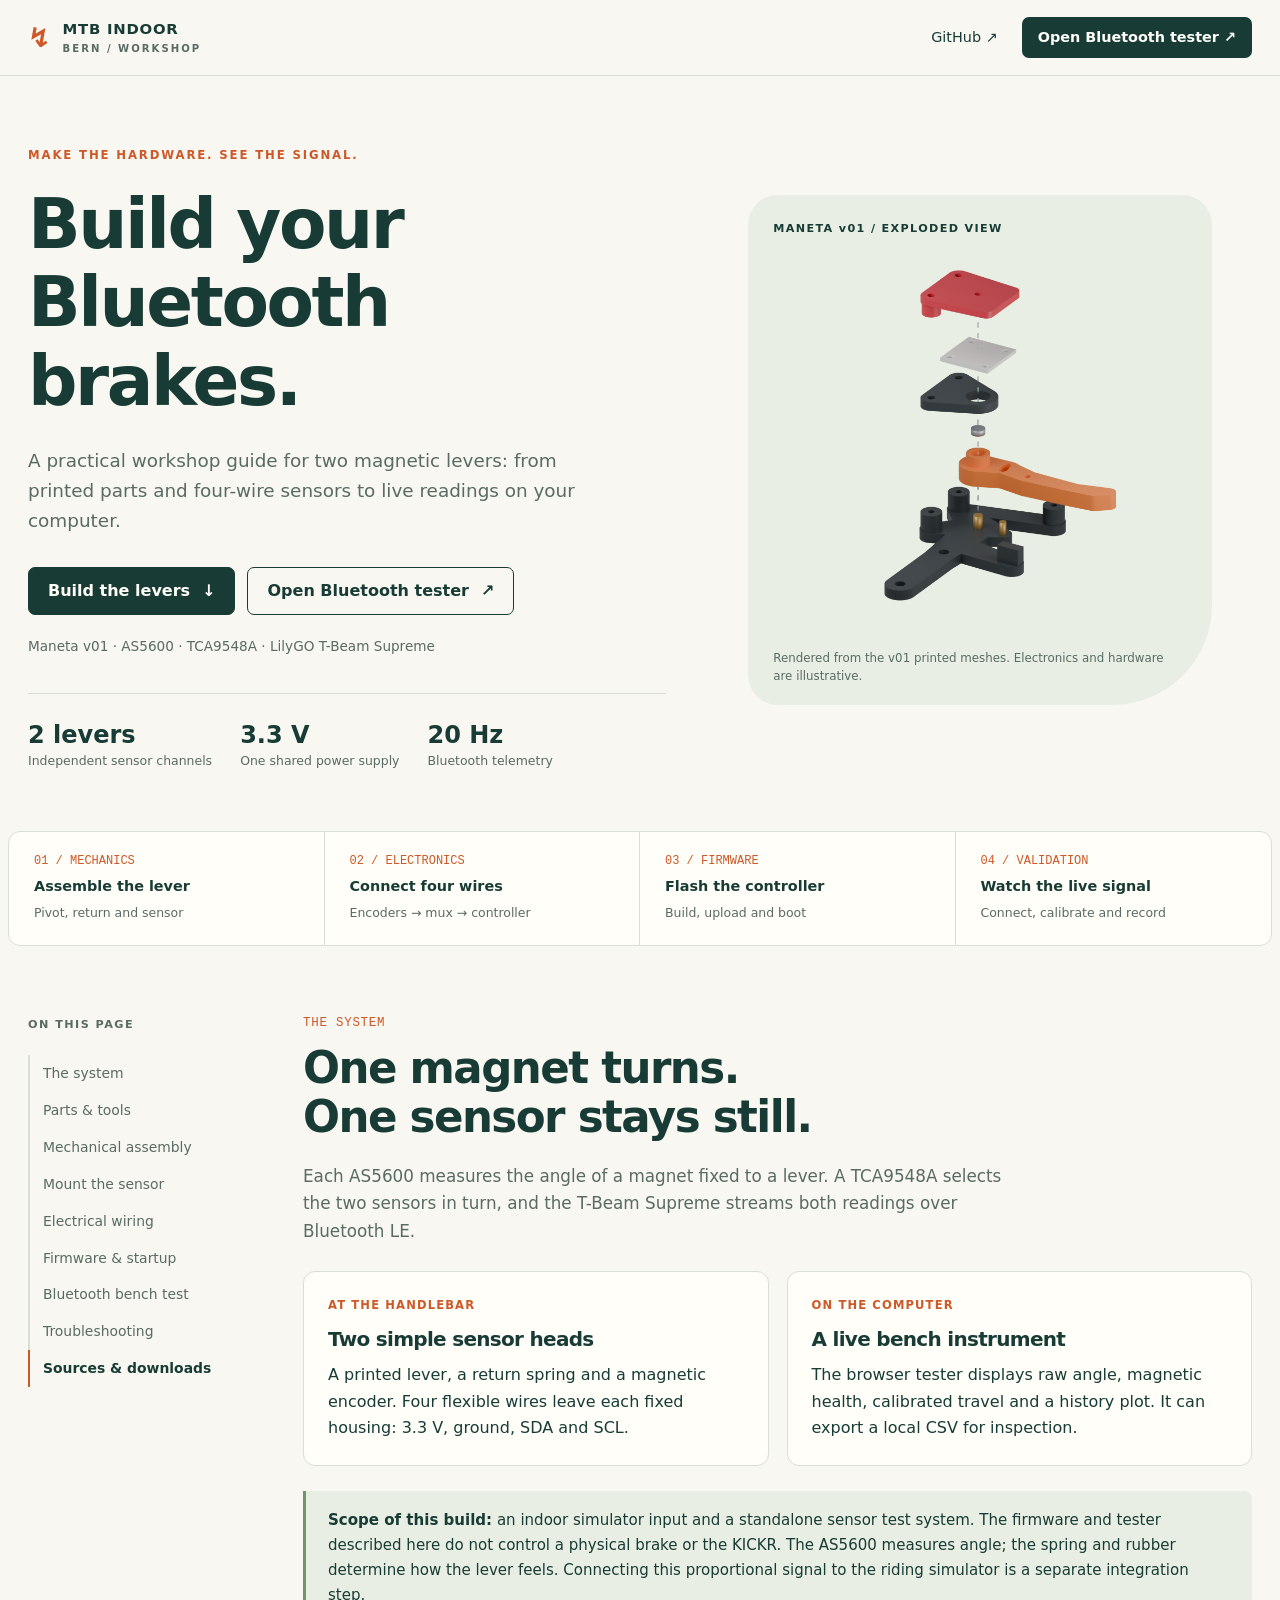
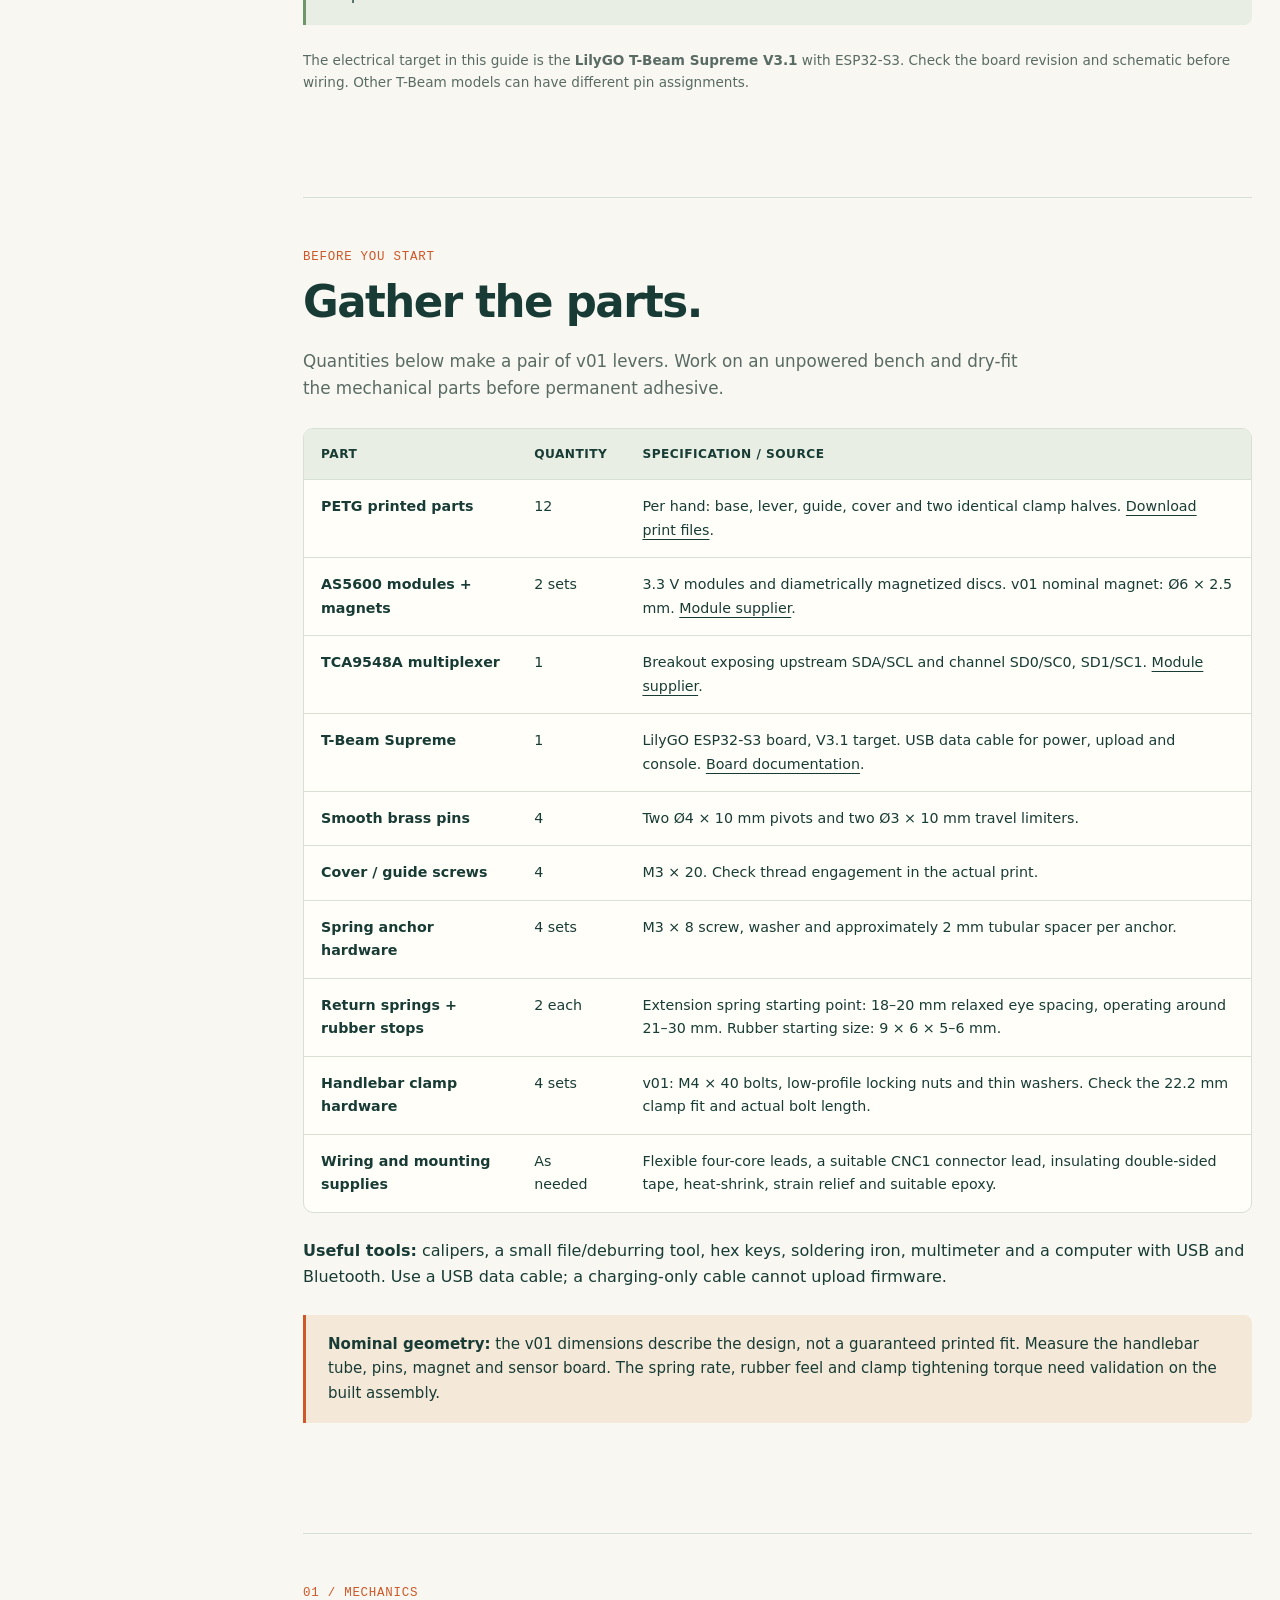
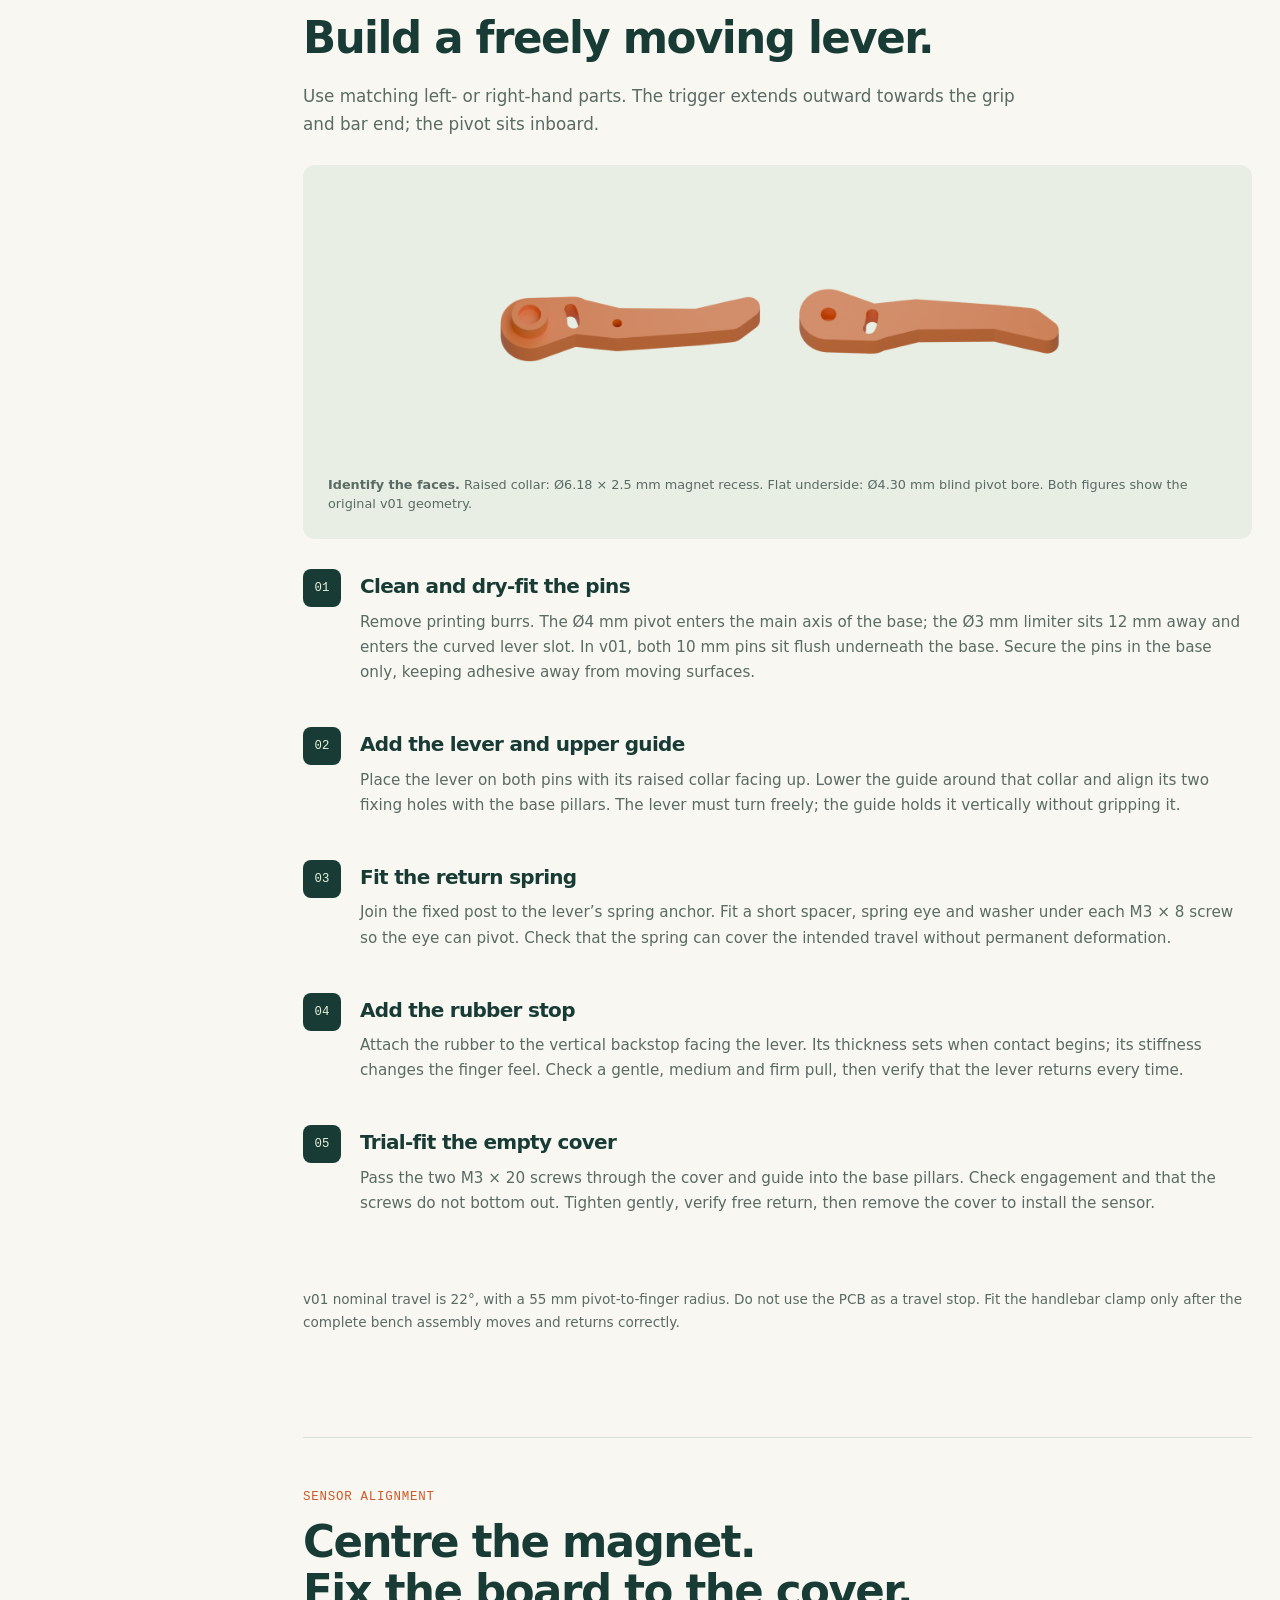
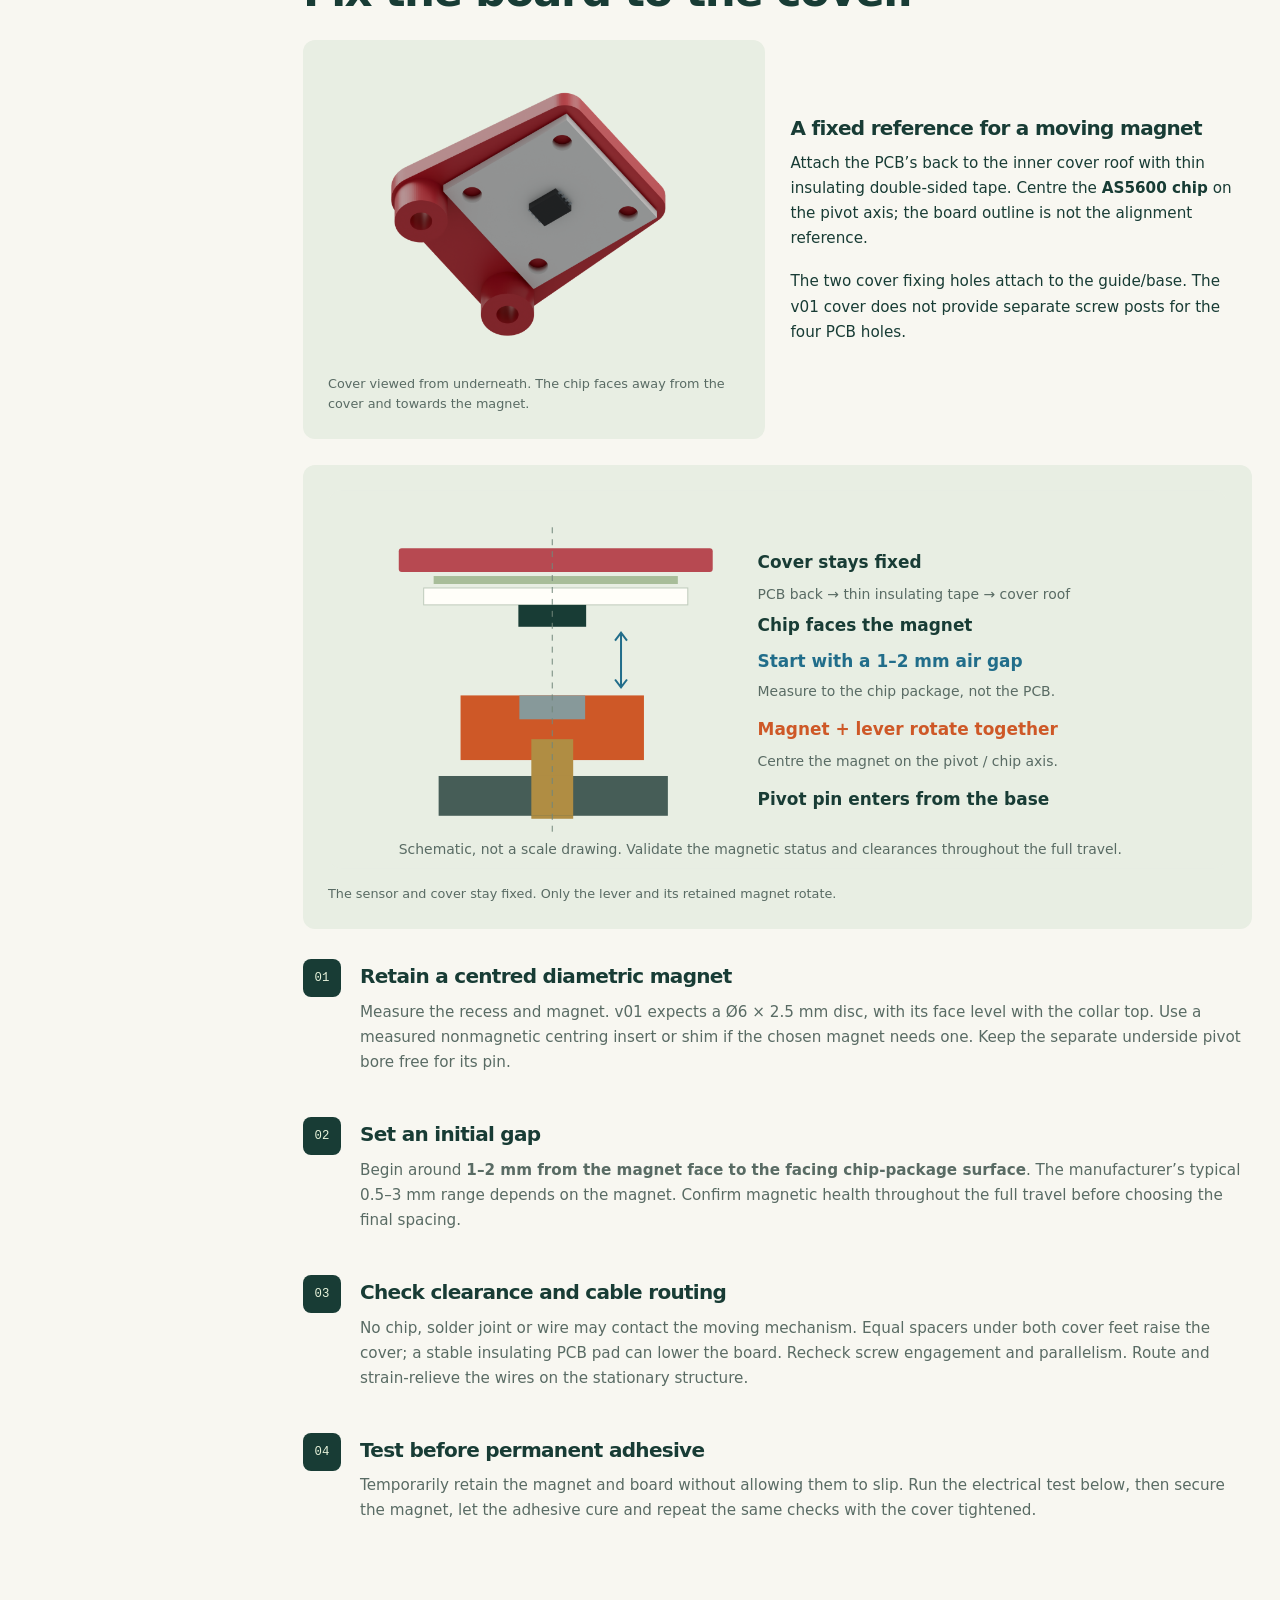
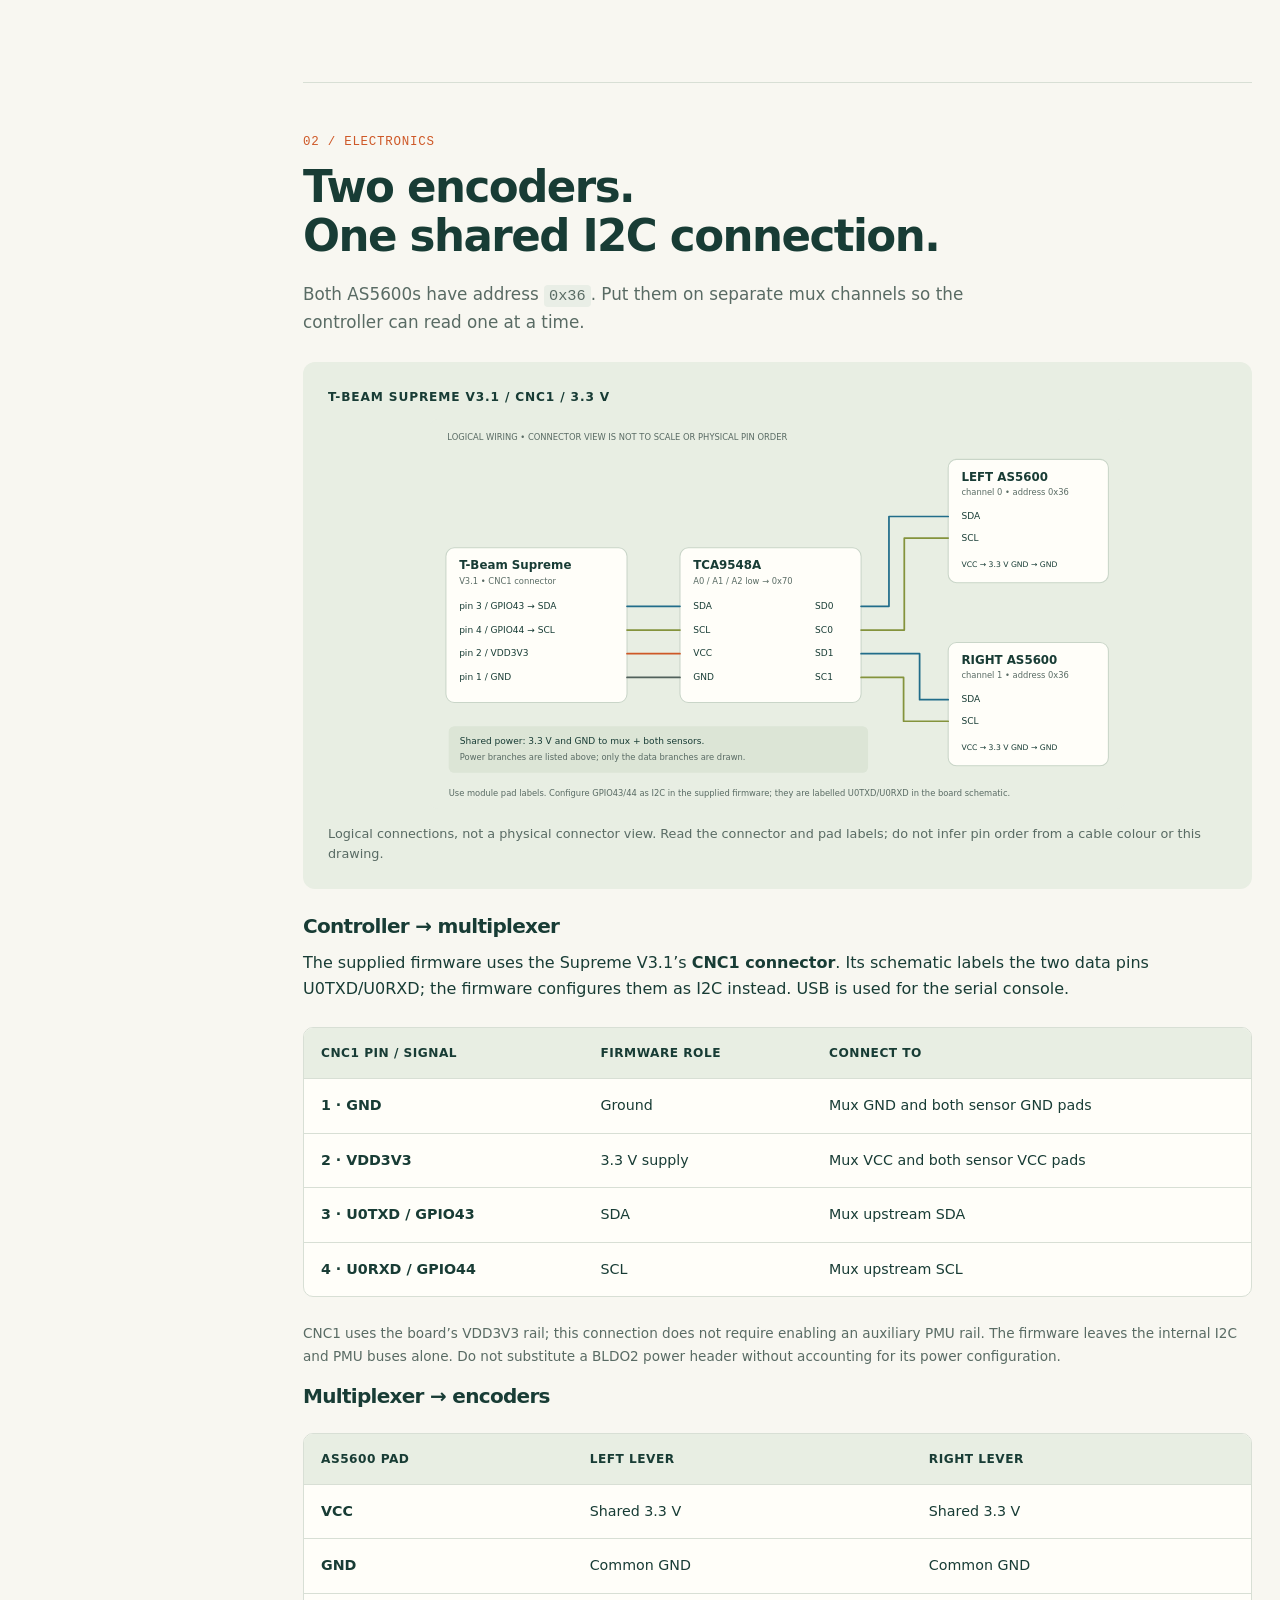
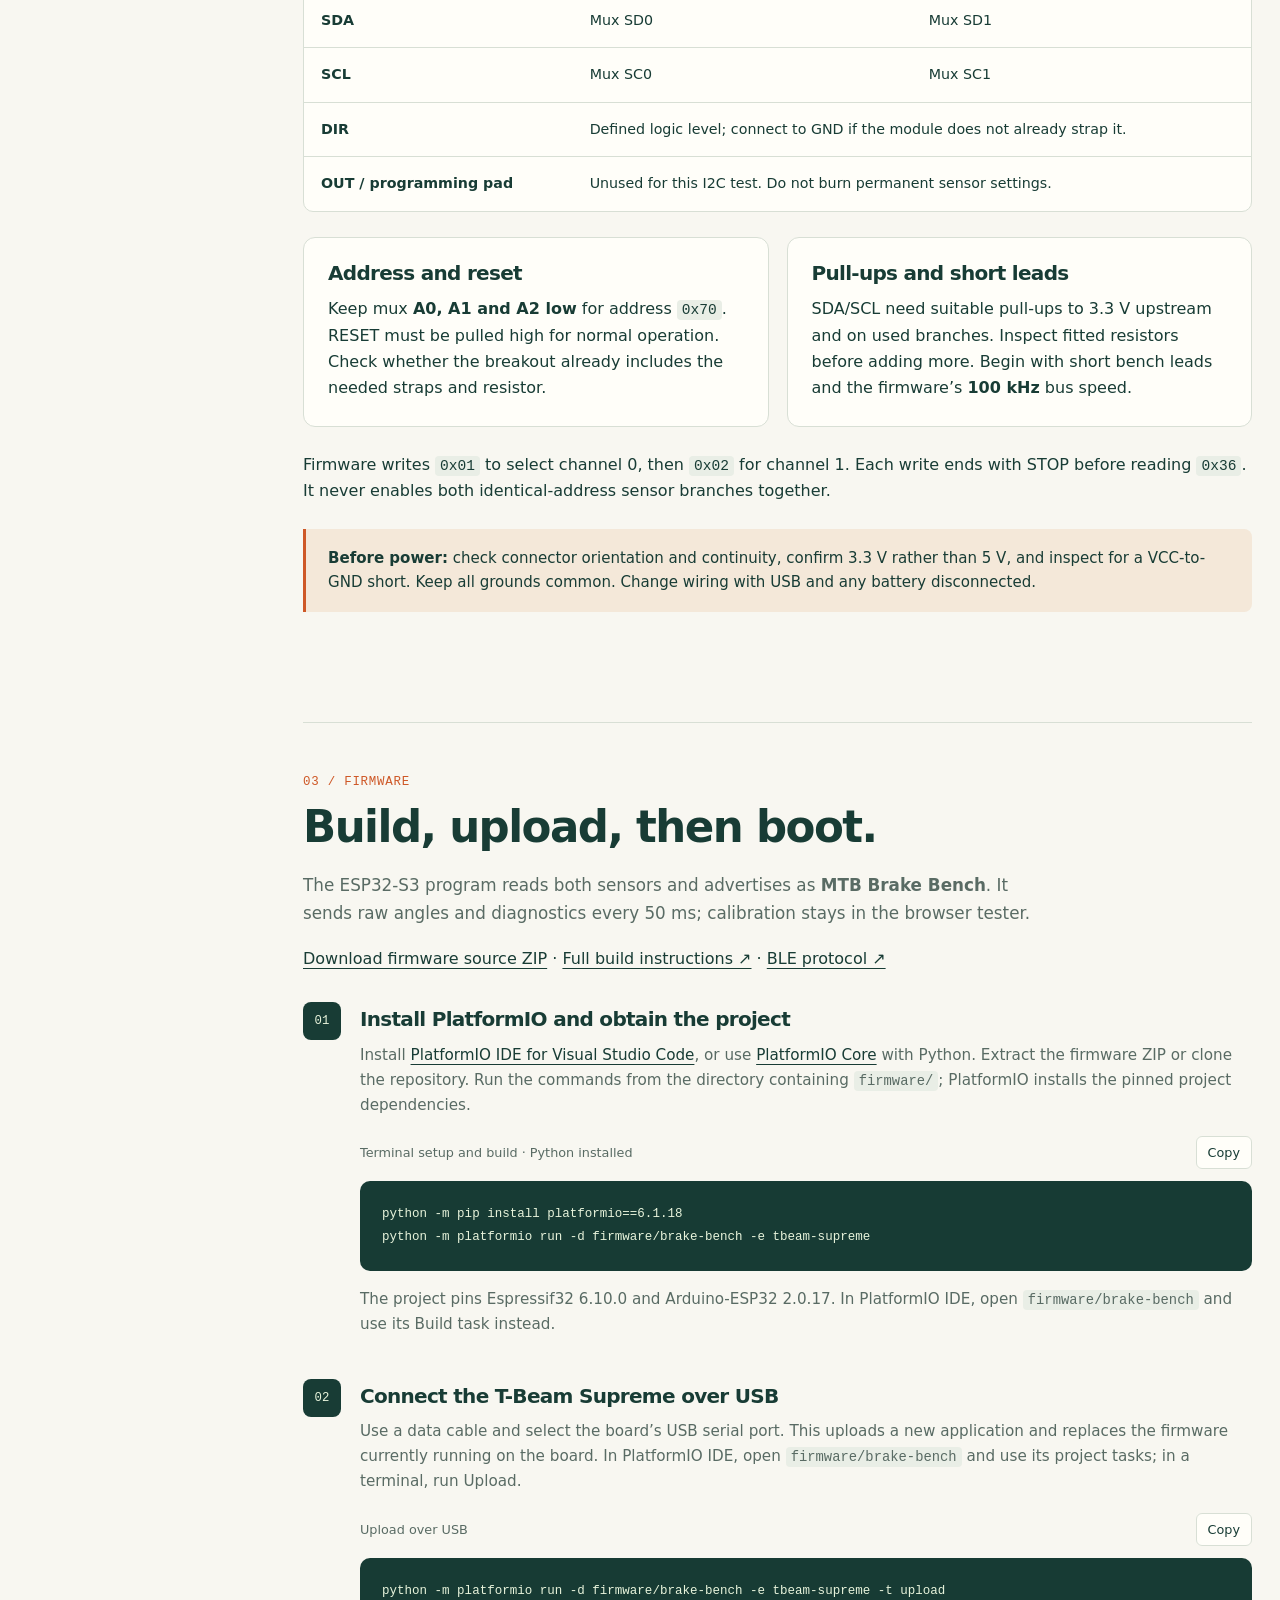
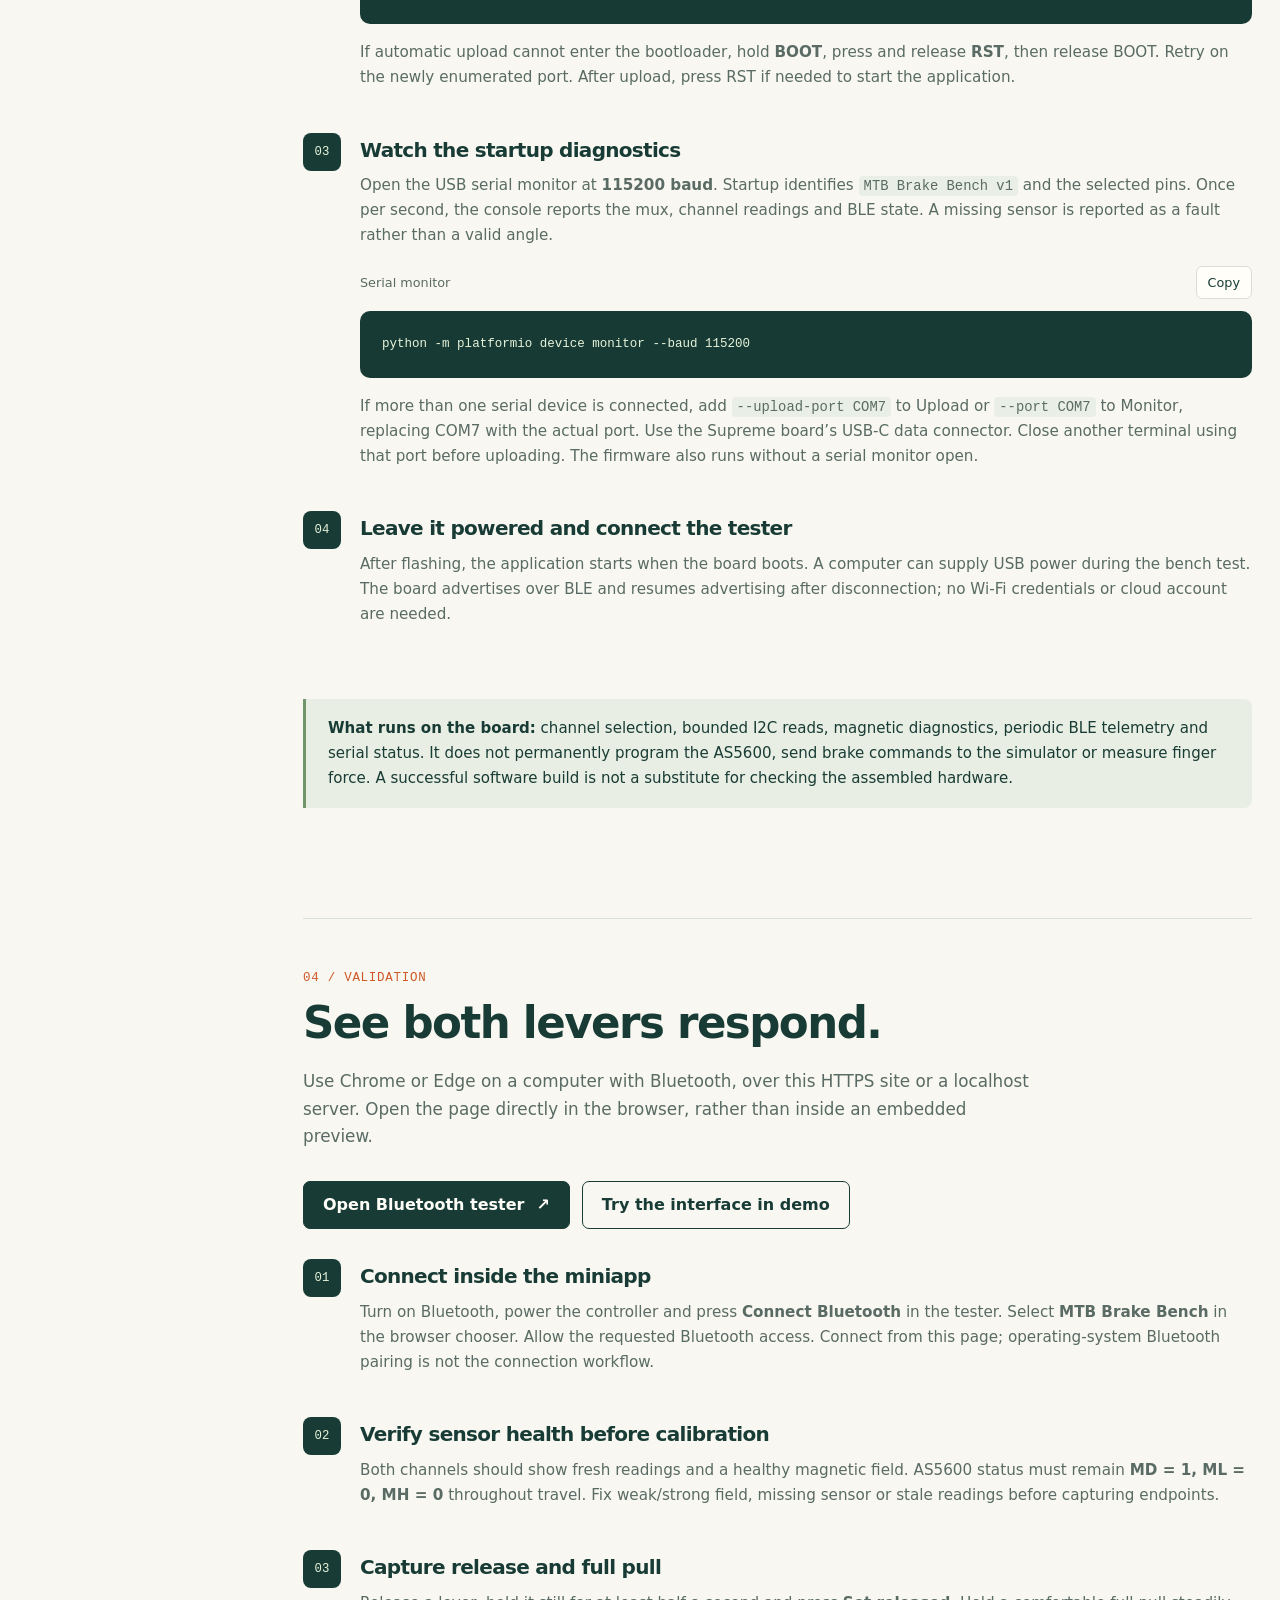
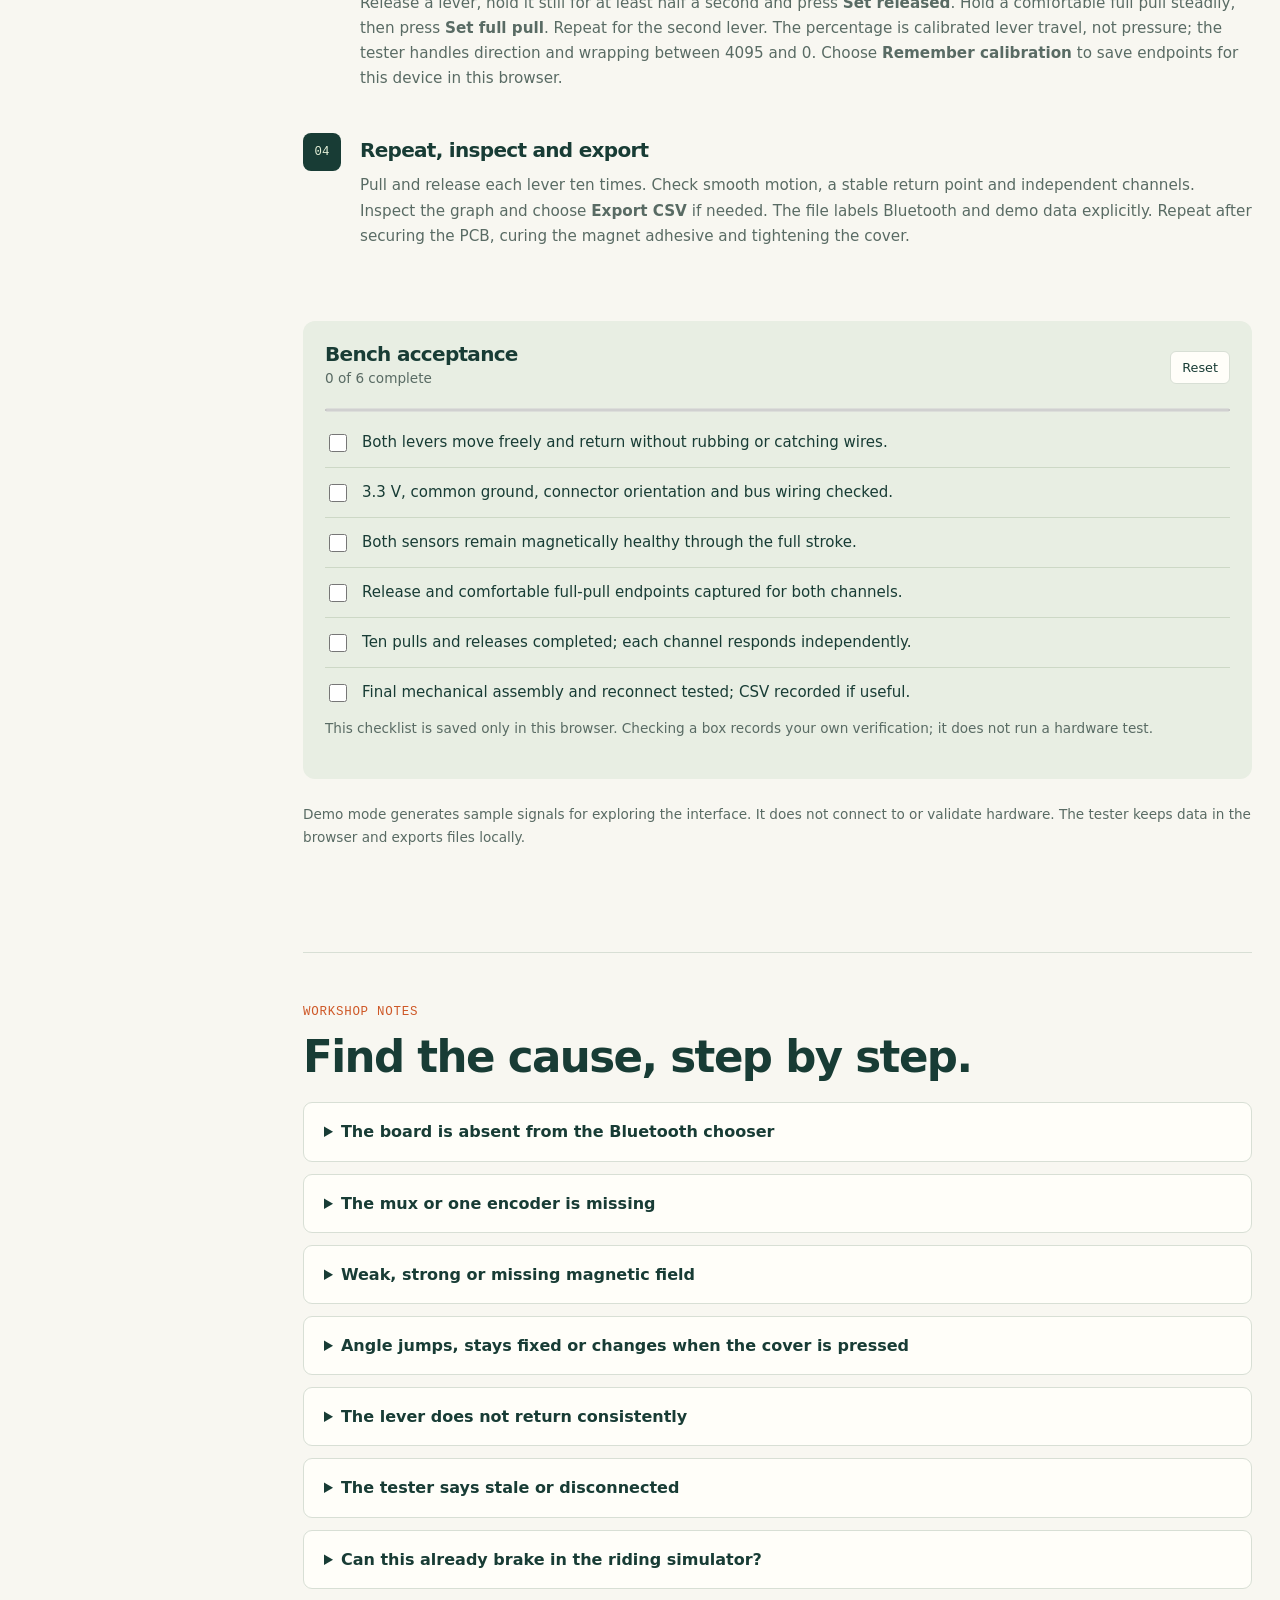
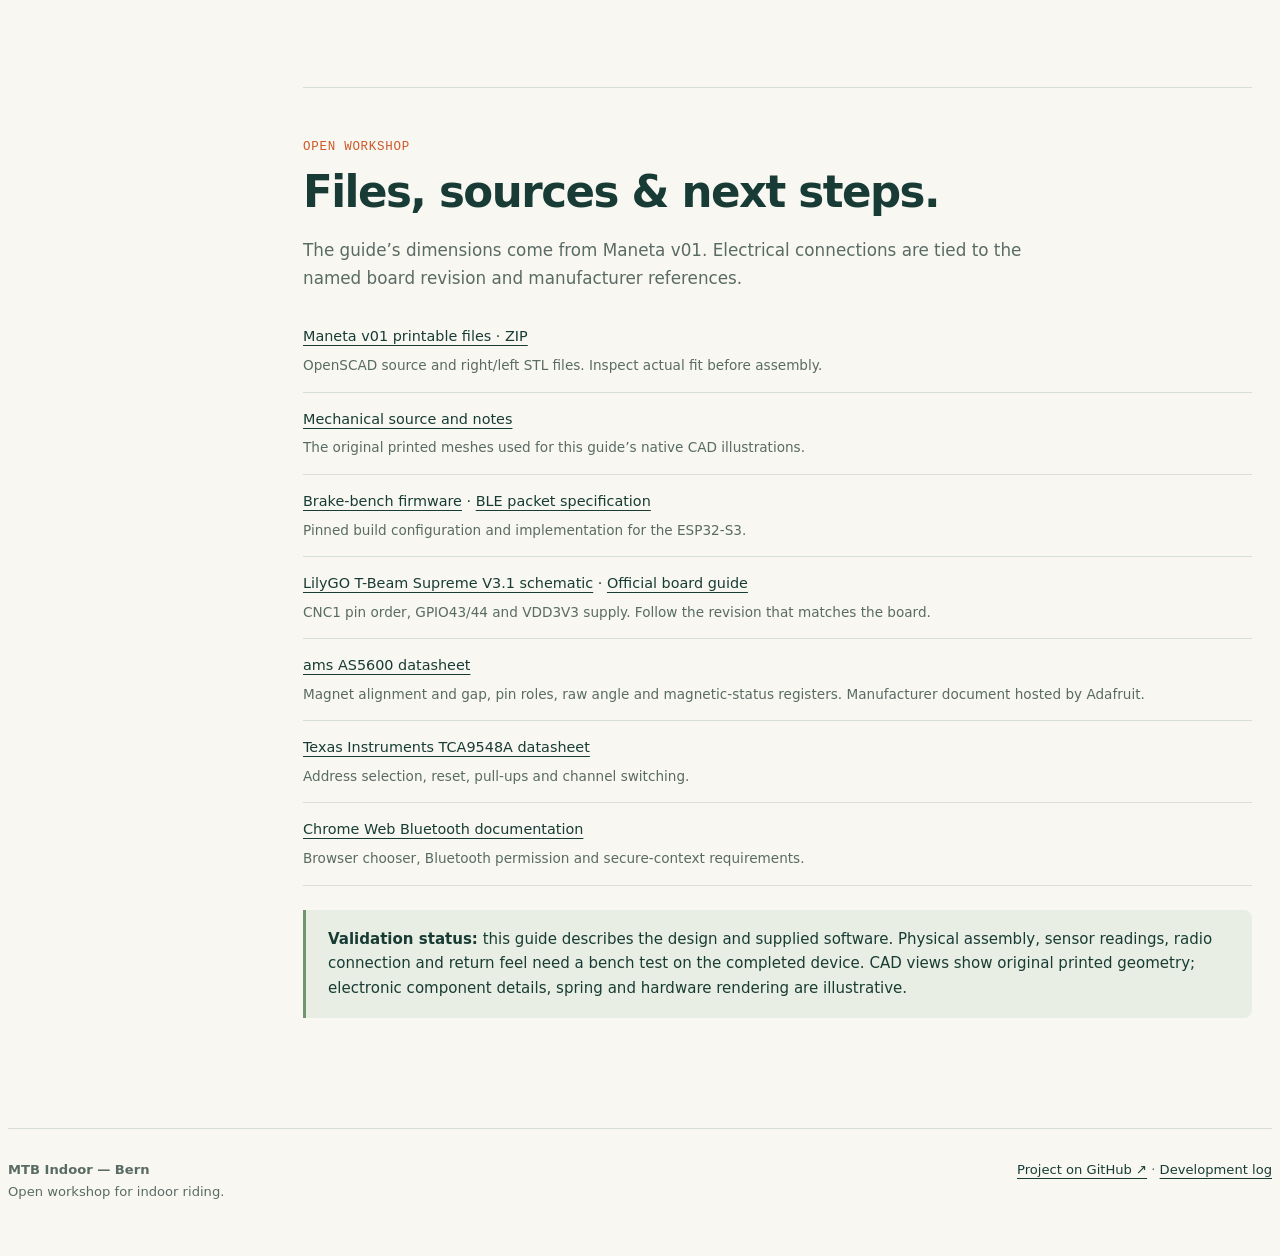
==== docs/workshop/index.html @ ccbe3bdb "Publish brake workshop with T-Beam firmware and Bluetooth tester" ====
<!doctype html>
<html lang="en">
<head>
  <meta charset="utf-8"><meta name="viewport" content="width=device-width,initial-scale=1">
  <title>Bluetooth Brake Workshop · MTB Indoor — Bern</title>
  <meta name="description" content="Build two magnetic brake levers, wire AS5600 encoders through a TCA9548A to a LilyGO T-Beam Supreme, and test the readings in your browser over Bluetooth.">
  <meta name="theme-color" content="#183c35">
  <link rel="stylesheet" href="styles.css"><script src="guide.js" defer></script>
</head>
<body>
<a class="skip" href="#main">Skip to the workshop guide</a>
<header class="topbar">
  <a class="brand" href="./" aria-label="MTB Indoor Bern workshop home"><b class="brand-mark" aria-hidden="true">↯</b><span>MTB INDOOR<small>BERN / WORKSHOP</small></span></a>
  <nav class="top-links" aria-label="Project"><a href="https://github.com/mfarre/mtb-indoor-bern">GitHub ↗</a><a class="tester-link" href="tester/">Open Bluetooth tester <span aria-hidden="true">↗</span></a></nav>
</header>
<main id="main">
  <section class="hero" aria-labelledby="hero-title">
    <div class="hero-copy">
      <p class="eyebrow">Make the hardware. See the signal.</p>
      <h1 id="hero-title">Build your<br>Bluetooth brakes.</h1>
      <p class="lead">A practical workshop guide for two magnetic levers: from printed parts and four-wire sensors to live readings on your computer.</p>
      <div class="actions"><a class="button" href="#assembly">Build the levers <span aria-hidden="true">↓</span></a><a class="button secondary" href="tester/">Open Bluetooth tester <span aria-hidden="true">↗</span></a></div>
      <p class="small">Maneta v01 · AS5600 · TCA9548A · LilyGO T-Beam Supreme</p>
      <div class="metrics" aria-label="System summary"><div><b>2 levers</b>Independent sensor channels</div><div><b>3.3 V</b>One shared power supply</div><div><b>20 Hz</b>Bluetooth telemetry</div></div>
    </div>
    <figure class="hero-visual"><span class="figure-tag">MANETA v01 / EXPLODED VIEW</span><img src="assets/lever-exploded.png" width="1400" height="1500" alt="Exploded brake lever showing the cover, stationary sensor PCB, guide, magnet, orange lever and base"><figcaption>Rendered from the v01 printed meshes. Electronics and hardware are illustrative.</figcaption></figure>
  </section>
  <nav class="route-strip" aria-label="Workshop stages"><a href="#assembly"><span class="num">01 / MECHANICS</span><strong>Assemble the lever</strong><span>Pivot, return and sensor</span></a><a href="#wiring"><span class="num">02 / ELECTRONICS</span><strong>Connect four wires</strong><span>Encoders → mux → controller</span></a><a href="#firmware"><span class="num">03 / FIRMWARE</span><strong>Flash the controller</strong><span>Build, upload and boot</span></a><a href="#test"><span class="num">04 / VALIDATION</span><strong>Watch the live signal</strong><span>Connect, calibrate and record</span></a></nav>
  <div class="layout">
    <aside class="contents"><p class="contents-title">On this page</p><nav aria-label="Guide contents"><a href="#overview">The system</a><a href="#parts">Parts &amp; tools</a><a href="#assembly">Mechanical assembly</a><a href="#sensor">Mount the sensor</a><a href="#wiring">Electrical wiring</a><a href="#firmware">Firmware &amp; startup</a><a href="#test">Bluetooth bench test</a><a href="#troubleshooting">Troubleshooting</a><a href="#references">Sources &amp; downloads</a></nav></aside>
    <div class="content">
      <section class="section" id="overview" aria-labelledby="overview-title"><div class="section-head"><p class="section-index">THE SYSTEM</p><h2 id="overview-title">One magnet turns.<br>One sensor stays still.</h2><p class="intro">Each AS5600 measures the angle of a magnet fixed to a lever. A TCA9548A selects the two sensors in turn, and the T-Beam Supreme streams both readings over Bluetooth LE.</p></div>
        <div class="cards"><article class="card"><p class="label">AT THE HANDLEBAR</p><h3>Two simple sensor heads</h3><p>A printed lever, a return spring and a magnetic encoder. Four flexible wires leave each fixed housing: 3.3 V, ground, SDA and SCL.</p></article><article class="card"><p class="label">ON THE COMPUTER</p><h3>A live bench instrument</h3><p>The browser tester displays raw angle, magnetic health, calibrated travel and a history plot. It can export a local CSV for inspection.</p></article></div>
        <div class="callout neutral"><p><strong>Scope of this build:</strong> an indoor simulator input and a standalone sensor test system. The firmware and tester described here do not control a physical brake or the KICKR. The AS5600 measures angle; the spring and rubber determine how the lever feels. Connecting this proportional signal to the riding simulator is a separate integration step.</p></div>
        <p class="small">The electrical target in this guide is the <strong>LilyGO T-Beam Supreme V3.1</strong> with ESP32-S3. Check the board revision and schematic before wiring. Other T-Beam models can have different pin assignments.</p>
      </section>

      <section class="section" id="parts" aria-labelledby="parts-title"><p class="section-index">BEFORE YOU START</p><h2 id="parts-title">Gather the parts.</h2><p class="intro">Quantities below make a pair of v01 levers. Work on an unpowered bench and dry-fit the mechanical parts before permanent adhesive.</p>
        <div class="table-wrap"><table><caption class="visually-hidden">Parts for two magnetic brake levers</caption><thead><tr><th scope="col">Part</th><th scope="col">Quantity</th><th scope="col">Specification / source</th></tr></thead><tbody>
          <tr><td>PETG printed parts</td><td>12</td><td>Per hand: base, lever, guide, cover and two identical clamp halves. <a href="downloads/maneta-v01-print-files.zip" download>Download print files</a>.</td></tr>
          <tr><td>AS5600 modules + magnets</td><td>2 sets</td><td>3.3 V modules and diametrically magnetized discs. v01 nominal magnet: Ø6 × 2.5 mm. <a href="https://www.bastelgarage.ch/arduino/as5600-magnetischer-12bit-encoder-3-3v">Module supplier</a>.</td></tr>
          <tr><td>TCA9548A multiplexer</td><td>1</td><td>Breakout exposing upstream SDA/SCL and channel SD0/SC0, SD1/SC1. <a href="https://www.bastelgarage.ch/arduino/modul-breakout-fur-arduino/8-kanal-i2c-multiplexer-tca9548a">Module supplier</a>.</td></tr>
          <tr><td>T-Beam Supreme</td><td>1</td><td>LilyGO ESP32-S3 board, V3.1 target. USB data cable for power, upload and console. <a href="https://wiki.lilygo.cc/products/t-beam-series/t-beam-supreme/">Board documentation</a>.</td></tr>
          <tr><td>Smooth brass pins</td><td>4</td><td>Two Ø4 × 10 mm pivots and two Ø3 × 10 mm travel limiters.</td></tr>
          <tr><td>Cover / guide screws</td><td>4</td><td>M3 × 20. Check thread engagement in the actual print.</td></tr>
          <tr><td>Spring anchor hardware</td><td>4 sets</td><td>M3 × 8 screw, washer and approximately 2 mm tubular spacer per anchor.</td></tr>
          <tr><td>Return springs + rubber stops</td><td>2 each</td><td>Extension spring starting point: 18–20 mm relaxed eye spacing, operating around 21–30 mm. Rubber starting size: 9 × 6 × 5–6 mm.</td></tr>
          <tr><td>Handlebar clamp hardware</td><td>4 sets</td><td>v01: M4 × 40 bolts, low-profile locking nuts and thin washers. Check the 22.2 mm clamp fit and actual bolt length.</td></tr>
          <tr><td>Wiring and mounting supplies</td><td>As needed</td><td>Flexible four-core leads, a suitable CNC1 connector lead, insulating double-sided tape, heat-shrink, strain relief and suitable epoxy.</td></tr>
        </tbody></table></div>
        <p><strong>Useful tools:</strong> calipers, a small file/deburring tool, hex keys, soldering iron, multimeter and a computer with USB and Bluetooth. Use a USB data cable; a charging-only cable cannot upload firmware.</p>
        <div class="callout"><p><strong>Nominal geometry:</strong> the v01 dimensions describe the design, not a guaranteed printed fit. Measure the handlebar tube, pins, magnet and sensor board. The spring rate, rubber feel and clamp tightening torque need validation on the built assembly.</p></div>
      </section>

      <section class="section" id="assembly" aria-labelledby="assembly-title"><p class="section-index">01 / MECHANICS</p><h2 id="assembly-title">Build a freely moving lever.</h2><p class="intro">Use matching left- or right-hand parts. The trigger extends outward towards the grip and bar end; the pivot sits inboard.</p>
        <figure class="figure-panel"><img class="faces" src="assets/lever-faces.png" width="1500" height="650" loading="lazy" alt="Two faces of the v01 lever: raised collar and magnet seat on the left, flat underside and pivot bore on the right"><figcaption><strong>Identify the faces.</strong> Raised collar: Ø6.18 × 2.5 mm magnet recess. Flat underside: Ø4.30 mm blind pivot bore. Both figures show the original v01 geometry.</figcaption></figure>
        <ol class="steps">
          <li><h3>Clean and dry-fit the pins</h3><p>Remove printing burrs. The Ø4 mm pivot enters the main axis of the base; the Ø3 mm limiter sits 12 mm away and enters the curved lever slot. In v01, both 10 mm pins sit flush underneath the base. Secure the pins in the base only, keeping adhesive away from moving surfaces.</p></li>
          <li><h3>Add the lever and upper guide</h3><p>Place the lever on both pins with its raised collar facing up. Lower the guide around that collar and align its two fixing holes with the base pillars. The lever must turn freely; the guide holds it vertically without gripping it.</p></li>
          <li><h3>Fit the return spring</h3><p>Join the fixed post to the lever’s spring anchor. Fit a short spacer, spring eye and washer under each M3 × 8 screw so the eye can pivot. Check that the spring can cover the intended travel without permanent deformation.</p></li>
          <li><h3>Add the rubber stop</h3><p>Attach the rubber to the vertical backstop facing the lever. Its thickness sets when contact begins; its stiffness changes the finger feel. Check a gentle, medium and firm pull, then verify that the lever returns every time.</p></li>
          <li><h3>Trial-fit the empty cover</h3><p>Pass the two M3 × 20 screws through the cover and guide into the base pillars. Check engagement and that the screws do not bottom out. Tighten gently, verify free return, then remove the cover to install the sensor.</p></li>
        </ol>
        <p class="small">v01 nominal travel is 22°, with a 55 mm pivot-to-finger radius. Do not use the PCB as a travel stop. Fit the handlebar clamp only after the complete bench assembly moves and returns correctly.</p>
      </section>

      <section class="section" id="sensor" aria-labelledby="sensor-title"><p class="section-index">SENSOR ALIGNMENT</p><h2 id="sensor-title">Centre the magnet.<br>Fix the board to the cover.</h2>
        <div class="split"><figure class="figure-panel"><img src="assets/sensor-cover.png" width="1400" height="1000" loading="lazy" alt="Underside of the red cover with a white PCB and its downward-facing black sensor chip"><figcaption>Cover viewed from underneath. The chip faces away from the cover and towards the magnet.</figcaption></figure><div><h3>A fixed reference for a moving magnet</h3><p>Attach the PCB’s back to the inner cover roof with thin insulating double-sided tape. Centre the <strong>AS5600 chip</strong> on the pivot axis; the board outline is not the alignment reference.</p><p>The two cover fixing holes attach to the guide/base. The v01 cover does not provide separate screw posts for the four PCB holes.</p></div></div>
        <figure class="figure-panel"><img class="diagram" src="assets/sensor-stack.svg" width="900" height="380" loading="lazy" alt="Cross-section showing the fixed cover and chip above the rotating lever magnet, with a 1 to 2 millimetre initial gap"><figcaption>The sensor and cover stay fixed. Only the lever and its retained magnet rotate.</figcaption></figure>
        <ol class="steps">
          <li><h3>Retain a centred diametric magnet</h3><p>Measure the recess and magnet. v01 expects a Ø6 × 2.5 mm disc, with its face level with the collar top. Use a measured nonmagnetic centring insert or shim if the chosen magnet needs one. Keep the separate underside pivot bore free for its pin.</p></li>
          <li><h3>Set an initial gap</h3><p>Begin around <strong>1–2 mm from the magnet face to the facing chip-package surface</strong>. The manufacturer’s typical 0.5–3 mm range depends on the magnet. Confirm magnetic health throughout the full travel before choosing the final spacing.</p></li>
          <li><h3>Check clearance and cable routing</h3><p>No chip, solder joint or wire may contact the moving mechanism. Equal spacers under both cover feet raise the cover; a stable insulating PCB pad can lower the board. Recheck screw engagement and parallelism. Route and strain-relieve the wires on the stationary structure.</p></li>
          <li><h3>Test before permanent adhesive</h3><p>Temporarily retain the magnet and board without allowing them to slip. Run the electrical test below, then secure the magnet, let the adhesive cure and repeat the same checks with the cover tightened.</p></li>
        </ol>
      </section>

      <section class="section" id="wiring" aria-labelledby="wiring-title"><p class="section-index">02 / ELECTRONICS</p><h2 id="wiring-title">Two encoders.<br>One shared I2C connection.</h2><p class="intro">Both AS5600s have address <code>0x36</code>. Put them on separate mux channels so the controller can read one at a time.</p>
        <figure class="figure-panel"><p class="diagram-title">T-Beam Supreme V3.1 / CNC1 / 3.3 V</p><img class="diagram" src="assets/wiring.svg" width="1000" height="560" loading="lazy" alt="Wiring diagram: T-Beam Supreme CNC1 GPIO43 SDA and GPIO44 SCL to TCA9548A; channel 0 to left AS5600, channel 1 to right AS5600; common 3.3 volts and ground"><figcaption>Logical connections, not a physical connector view. Read the connector and pad labels; do not infer pin order from a cable colour or this drawing.</figcaption></figure>
        <h3>Controller → multiplexer</h3><p>The supplied firmware uses the Supreme V3.1’s <strong>CNC1 connector</strong>. Its schematic labels the two data pins U0TXD/U0RXD; the firmware configures them as I2C instead. USB is used for the serial console.</p>
        <div class="table-wrap"><table><caption class="visually-hidden">T-Beam Supreme CNC1 to multiplexer wiring</caption><thead><tr><th scope="col">CNC1 pin / signal</th><th scope="col">Firmware role</th><th scope="col">Connect to</th></tr></thead><tbody><tr><td>1 · GND</td><td>Ground</td><td>Mux GND and both sensor GND pads</td></tr><tr><td>2 · VDD3V3</td><td>3.3 V supply</td><td>Mux VCC and both sensor VCC pads</td></tr><tr><td>3 · U0TXD / GPIO43</td><td>SDA</td><td>Mux upstream SDA</td></tr><tr><td>4 · U0RXD / GPIO44</td><td>SCL</td><td>Mux upstream SCL</td></tr></tbody></table></div>
        <p class="small">CNC1 uses the board’s VDD3V3 rail; this connection does not require enabling an auxiliary PMU rail. The firmware leaves the internal I2C and PMU buses alone. Do not substitute a BLDO2 power header without accounting for its power configuration.</p>
        <h3>Multiplexer → encoders</h3>
        <div class="table-wrap"><table><caption class="visually-hidden">Multiplexer to left and right encoder wiring</caption><thead><tr><th scope="col">AS5600 pad</th><th scope="col">Left lever</th><th scope="col">Right lever</th></tr></thead><tbody><tr><td>VCC</td><td>Shared 3.3 V</td><td>Shared 3.3 V</td></tr><tr><td>GND</td><td>Common GND</td><td>Common GND</td></tr><tr><td>SDA</td><td>Mux SD0</td><td>Mux SD1</td></tr><tr><td>SCL</td><td>Mux SC0</td><td>Mux SC1</td></tr><tr><td>DIR</td><td colspan="2">Defined logic level; connect to GND if the module does not already strap it.</td></tr><tr><td>OUT / programming pad</td><td colspan="2">Unused for this I2C test. Do not burn permanent sensor settings.</td></tr></tbody></table></div>
        <div class="cards"><article class="card"><h3>Address and reset</h3><p>Keep mux <strong>A0, A1 and A2 low</strong> for address <code>0x70</code>. RESET must be pulled high for normal operation. Check whether the breakout already includes the needed straps and resistor.</p></article><article class="card"><h3>Pull-ups and short leads</h3><p>SDA/SCL need suitable pull-ups to 3.3 V upstream and on used branches. Inspect fitted resistors before adding more. Begin with short bench leads and the firmware’s <strong>100 kHz</strong> bus speed.</p></article></div>
        <p>Firmware writes <code>0x01</code> to select channel 0, then <code>0x02</code> for channel 1. Each write ends with STOP before reading <code>0x36</code>. It never enables both identical-address sensor branches together.</p>
        <div class="callout"><p><strong>Before power:</strong> check connector orientation and continuity, confirm 3.3 V rather than 5 V, and inspect for a VCC-to-GND short. Keep all grounds common. Change wiring with USB and any battery disconnected.</p></div>
      </section>

      <section class="section" id="firmware" aria-labelledby="firmware-title"><p class="section-index">03 / FIRMWARE</p><h2 id="firmware-title">Build, upload, then boot.</h2><p class="intro">The ESP32-S3 program reads both sensors and advertises as <strong>MTB Brake Bench</strong>. It sends raw angles and diagnostics every 50 ms; calibration stays in the browser tester.</p>
        <p><a href="downloads/brake-bench-source.zip" download>Download firmware source ZIP</a> · <a href="https://github.com/mfarre/mtb-indoor-bern/tree/main/firmware/brake-bench">Full build instructions ↗</a> · <a href="https://github.com/mfarre/mtb-indoor-bern/blob/main/docs/brake-protocol.md">BLE protocol ↗</a></p>
        <ol class="steps">
          <li><h3>Install PlatformIO and obtain the project</h3><p>Install <a href="https://platformio.org/install/ide?install=vscode">PlatformIO IDE for Visual Studio Code</a>, or use <a href="https://docs.platformio.org/en/latest/core/installation/index.html">PlatformIO Core</a> with Python. Extract the firmware ZIP or clone the repository. Run the commands from the directory containing <code>firmware/</code>; PlatformIO installs the pinned project dependencies.</p>
            <div class="copy-row"><span>Terminal setup and build · Python installed</span><button class="copy-button" type="button" data-copy="build-command">Copy</button></div><pre><code id="build-command">python -m pip install platformio==6.1.18
python -m platformio run -d firmware/brake-bench -e tbeam-supreme</code></pre><p class="small">The project pins Espressif32 6.10.0 and Arduino-ESP32 2.0.17. In PlatformIO IDE, open <code>firmware/brake-bench</code> and use its Build task instead.</p></li>
          <li><h3>Connect the T-Beam Supreme over USB</h3><p>Use a data cable and select the board’s USB serial port. This uploads a new application and replaces the firmware currently running on the board. In PlatformIO IDE, open <code>firmware/brake-bench</code> and use its project tasks; in a terminal, run Upload.</p>
            <div class="copy-row"><span>Upload over USB</span><button class="copy-button" type="button" data-copy="upload-command">Copy</button></div><pre><code id="upload-command">python -m platformio run -d firmware/brake-bench -e tbeam-supreme -t upload</code></pre>
            <p>If automatic upload cannot enter the bootloader, hold <strong>BOOT</strong>, press and release <strong>RST</strong>, then release BOOT. Retry on the newly enumerated port. After upload, press RST if needed to start the application.</p></li>
          <li><h3>Watch the startup diagnostics</h3><p>Open the USB serial monitor at <strong>115200 baud</strong>. Startup identifies <code>MTB Brake Bench v1</code> and the selected pins. Once per second, the console reports the mux, channel readings and BLE state. A missing sensor is reported as a fault rather than a valid angle.</p>
            <div class="copy-row"><span>Serial monitor</span><button class="copy-button" type="button" data-copy="monitor-command">Copy</button></div><pre><code id="monitor-command">python -m platformio device monitor --baud 115200</code></pre>
            <p class="small">If more than one serial device is connected, add <code>--upload-port COM7</code> to Upload or <code>--port COM7</code> to Monitor, replacing COM7 with the actual port. Use the Supreme board’s USB-C data connector. Close another terminal using that port before uploading. The firmware also runs without a serial monitor open.</p></li>
          <li><h3>Leave it powered and connect the tester</h3><p>After flashing, the application starts when the board boots. A computer can supply USB power during the bench test. The board advertises over BLE and resumes advertising after disconnection; no Wi-Fi credentials or cloud account are needed.</p></li>
        </ol>
        <div class="callout neutral"><p><strong>What runs on the board:</strong> channel selection, bounded I2C reads, magnetic diagnostics, periodic BLE telemetry and serial status. It does not permanently program the AS5600, send brake commands to the simulator or measure finger force. A successful software build is not a substitute for checking the assembled hardware.</p></div>
      </section>

      <section class="section" id="test" aria-labelledby="test-title"><p class="section-index">04 / VALIDATION</p><h2 id="test-title">See both levers respond.</h2><p class="intro">Use Chrome or Edge on a computer with Bluetooth, over this HTTPS site or a localhost server. Open the page directly in the browser, rather than inside an embedded preview.</p>
        <div class="actions"><a class="button" href="tester/">Open Bluetooth tester <span aria-hidden="true">↗</span></a><a class="button secondary" href="tester/?demo=1">Try the interface in demo</a></div>
        <ol class="steps"><li><h3>Connect inside the miniapp</h3><p>Turn on Bluetooth, power the controller and press <strong>Connect Bluetooth</strong> in the tester. Select <strong>MTB Brake Bench</strong> in the browser chooser. Allow the requested Bluetooth access. Connect from this page; operating-system Bluetooth pairing is not the connection workflow.</p></li><li><h3>Verify sensor health before calibration</h3><p>Both channels should show fresh readings and a healthy magnetic field. AS5600 status must remain <strong>MD = 1, ML = 0, MH = 0</strong> throughout travel. Fix weak/strong field, missing sensor or stale readings before capturing endpoints.</p></li><li><h3>Capture release and full pull</h3><p>Release a lever, hold it still for at least half a second and press <strong>Set released</strong>. Hold a comfortable full pull steadily, then press <strong>Set full pull</strong>. Repeat for the second lever. The percentage is calibrated lever travel, not pressure; the tester handles direction and wrapping between 4095 and 0. Choose <strong>Remember calibration</strong> to save endpoints for this device in this browser.</p></li><li><h3>Repeat, inspect and export</h3><p>Pull and release each lever ten times. Check smooth motion, a stable return point and independent channels. Inspect the graph and choose <strong>Export CSV</strong> if needed. The file labels Bluetooth and demo data explicitly. Repeat after securing the PCB, curing the magnet adhesive and tightening the cover.</p></li></ol>
        <div class="checklist"><div class="checklist-head"><div><h3>Bench acceptance</h3><span class="small" id="check-count" aria-live="polite">0 of 6 complete</span></div><button class="copy-button" id="reset-checklist" type="button">Reset</button></div><progress id="check-progress" value="0" max="6" aria-label="Completed bench checks"></progress><label><input type="checkbox" data-check="free-return"><span>Both levers move freely and return without rubbing or catching wires.</span></label><label><input type="checkbox" data-check="supply"><span>3.3 V, common ground, connector orientation and bus wiring checked.</span></label><label><input type="checkbox" data-check="health"><span>Both sensors remain magnetically healthy through the full stroke.</span></label><label><input type="checkbox" data-check="endpoints"><span>Release and comfortable full-pull endpoints captured for both channels.</span></label><label><input type="checkbox" data-check="repeat"><span>Ten pulls and releases completed; each channel responds independently.</span></label><label><input type="checkbox" data-check="final"><span>Final mechanical assembly and reconnect tested; CSV recorded if useful.</span></label><p class="small">This checklist is saved only in this browser. Checking a box records your own verification; it does not run a hardware test.</p></div>
        <p class="small">Demo mode generates sample signals for exploring the interface. It does not connect to or validate hardware. The tester keeps data in the browser and exports files locally.</p>
      </section>

      <section class="section" id="troubleshooting" aria-labelledby="trouble-title"><p class="section-index">WORKSHOP NOTES</p><h2 id="trouble-title">Find the cause, step by step.</h2>
        <details><summary>The board is absent from the Bluetooth chooser</summary><p>Check power and serial startup first. Use a supported browser with Bluetooth permission, and close another tab or application already connected to the board. Confirm the device is running the brake-bench firmware and advertising as MTB Brake Bench. Reboot and retry. A browser chooser cancellation is not a sensor fault.</p></details>
        <details><summary>The mux or one encoder is missing</summary><p>Disconnect power and check VCC, GND, SDA and SCL against the tables. Check the mux address straps and RESET pull-up. Confirm each sensor is on its own branch and that SC/SCL has not been swapped with SD/SDA. Check solder joints and bus pull-ups. The firmware’s serial diagnostics identify the channel.</p></details>
        <details><summary>Weak, strong or missing magnetic field</summary><p>Confirm a diametrically magnetized disc centred on the chip axis. Check the air gap and any tilt. Move the magnet closer for a weak field or farther away for an excessive field, then test the entire stroke. Software calibration cannot repair poor magnetic alignment.</p></details>
        <details><summary>Angle jumps, stays fixed or changes when the cover is pressed</summary><p>Check that the magnet rotates with the lever while the PCB remains fixed. Look for a loose board, sliding magnet, cable movement or contact with the chip. An isolated wrap between 4095 and 0 is normal for the raw angle; the tester handles it when calibrating travel.</p></details>
        <details><summary>The lever does not return consistently</summary><p>Inspect the pivot and guide for binding, spring eyes trapped under washers, an overly stiff rubber stop or a wire in the moving mechanism. Test mechanics before adding the electronics. Do not tighten the cover to force a misaligned assembly together.</p></details>
        <details><summary>The tester says stale or disconnected</summary><p>The readings are no longer fresh enough to represent lever position. Reconnect the controller and confirm both sensors are healthy. The tester marks stale or invalid values instead of treating the last received position as a live reading.</p></details>
        <details><summary>Can this already brake in the riding simulator?</summary><p>The bench firmware and miniapp validate the custom lever’s sensor path. They do not yet connect the proportional BLE signal to the riding simulator. The simulator’s existing right Zwift Click A-button braking remains a separate input.</p></details>
      </section>

      <section class="section" id="references" aria-labelledby="references-title"><p class="section-index">OPEN WORKSHOP</p><h2 id="references-title">Files, sources &amp; next steps.</h2><p class="intro">The guide’s dimensions come from Maneta v01. Electrical connections are tied to the named board revision and manufacturer references.</p>
        <ul class="source-list"><li><a href="downloads/maneta-v01-print-files.zip" download>Maneta v01 printable files · ZIP</a><small>OpenSCAD source and right/left STL files. Inspect actual fit before assembly.</small></li><li><a href="https://github.com/mfarre/mtb-indoor-bern/tree/main/hardware/maneta-v01">Mechanical source and notes</a><small>The original printed meshes used for this guide’s native CAD illustrations.</small></li><li><a href="https://github.com/mfarre/mtb-indoor-bern/tree/main/firmware/brake-bench">Brake-bench firmware</a> · <a href="https://github.com/mfarre/mtb-indoor-bern/blob/main/docs/brake-protocol.md">BLE packet specification</a><small>Pinned build configuration and implementation for the ESP32-S3.</small></li><li><a href="https://github.com/Xinyuan-LilyGO/LilyGo-LoRa-Series/blob/master/schematic/T-Beam-S3-Supreme/T-Beam-S3-Supreme-V3.1.pdf">LilyGO T-Beam Supreme V3.1 schematic</a> · <a href="https://wiki.lilygo.cc/products/t-beam-series/t-beam-supreme/">Official board guide</a><small>CNC1 pin order, GPIO43/44 and VDD3V3 supply. Follow the revision that matches the board.</small></li><li><a href="https://cdn-learn.adafruit.com/assets/assets/000/138/130/original/Magnetic_Rotary_Position_Sensor_AS5600_Datasheet.pdf">ams AS5600 datasheet</a><small>Magnet alignment and gap, pin roles, raw angle and magnetic-status registers. Manufacturer document hosted by Adafruit.</small></li><li><a href="https://www.ti.com/lit/ds/symlink/tca9548a.pdf">Texas Instruments TCA9548A datasheet</a><small>Address selection, reset, pull-ups and channel switching.</small></li><li><a href="https://developer.chrome.com/docs/capabilities/bluetooth">Chrome Web Bluetooth documentation</a><small>Browser chooser, Bluetooth permission and secure-context requirements.</small></li></ul>
        <div class="callout neutral"><p><strong>Validation status:</strong> this guide describes the design and supplied software. Physical assembly, sensor readings, radio connection and return feel need a bench test on the completed device. CAD views show original printed geometry; electronic component details, spring and hardware rendering are illustrative.</p></div>
      </section>
    </div>
  </div>
</main>
<footer class="footer"><p><strong>MTB Indoor — Bern</strong><br>Open workshop for indoor riding.</p><p><a href="https://github.com/mfarre/mtb-indoor-bern">Project on GitHub ↗</a> · <a href="https://github.com/mfarre/mtb-indoor-bern/blob/main/DEVELOPMENT_LOG.md">Development log</a></p></footer>
</body></html>
---- docs/workshop/styles.css ----
:root{color-scheme:light;--ink:#183c35;--muted:#596b64;--paper:#f8f7f1;--card:#fffef9;--line:#d8dfd5;--green:#e8eee3;--orange:#ce5827;--blue:#216d8a;--mono:ui-monospace,SFMono-Regular,Consolas,monospace}
*{box-sizing:border-box}html{scroll-behavior:smooth;scroll-padding-top:100px}body{margin:0;background:var(--paper);color:var(--ink);font:16px/1.65 system-ui,-apple-system,BlinkMacSystemFont,"Segoe UI",sans-serif}a{color:var(--ink);text-underline-offset:4px}a:hover{color:var(--orange)}button,input{font:inherit}button,a,input{touch-action:manipulation}a:focus-visible,button:focus-visible,input:focus-visible,summary:focus-visible{outline:3px solid var(--blue);outline-offset:4px}button{cursor:pointer}img,svg{max-width:100%;height:auto}img{display:block}h1,h2,h3,p,figure{margin-top:0}h1,h2,h3{line-height:1.13;letter-spacing:-.035em}h1{font-size:clamp(2.7rem,5.4vw,5.3rem);font-weight:720;margin-bottom:26px}h2{font-size:clamp(2rem,3.4vw,3rem);margin-bottom:20px}h3{font-size:1.25rem;margin-bottom:12px}p{margin-bottom:18px}small,.small{font-size:.85rem;color:var(--muted)}strong{font-weight:680}code{font: .91em var(--mono);background:#e9eee6;border-radius:4px;padding:2px 5px}pre{margin:16px 0;padding:22px;background:#173b34;color:#e7f3db;overflow-x:auto;border-radius:10px;line-height:1.65;font-size:.86rem}pre code{background:none;color:inherit;padding:0}ol,ul{padding-left:22px}li+li{margin-top:8px}.skip{position:absolute;left:16px;top:-80px;background:var(--ink);color:white;padding:10px 20px;z-index:20}.skip:focus{top:10px}
.topbar{position:sticky;top:0;z-index:10;background:rgba(248,247,241,.97);border-bottom:1px solid var(--line);height:76px;display:flex;align-items:center;justify-content:space-between;padding:0 max(28px,calc((100vw - 1320px)/2));gap:24px}.brand{text-decoration:none;font-weight:800;letter-spacing:.05em;line-height:1.12;font-size:.93rem;display:flex;align-items:center;gap:11px}.brand-mark{color:var(--orange);font-size:1.7rem;line-height:1}.brand span small{display:block;font-size:.63rem;letter-spacing:.2em;font-weight:600;margin-top:5px}.top-links{display:flex;align-items:center;gap:24px;font-size:.9rem}.top-links>a{text-decoration:none}.top-links .tester-link{background:var(--ink);color:#fffef9;border-radius:7px;padding:9px 16px;font-weight:650}.hero{max-width:1320px;margin:auto;display:grid;grid-template-columns:1.08fr .92fr;align-items:center;padding:70px 28px 60px;gap:42px}.eyebrow{font-size:.73rem;font-weight:800;letter-spacing:.16em;text-transform:uppercase;color:var(--orange);margin-bottom:20px}.lead{font-size:1.15rem;line-height:1.65;max-width:550px;color:var(--muted)}.actions{display:flex;flex-wrap:wrap;gap:12px;margin:30px 0 20px}.button{border:1px solid var(--ink);border-radius:7px;padding:12px 19px;font-weight:650;text-decoration:none;display:inline-flex;align-items:center;justify-content:center;gap:12px;background:var(--ink);color:var(--card);line-height:1.4}.button:hover{background:#285448;color:white}.button.secondary{background:transparent;color:var(--ink)}.button.secondary:hover{background:var(--green)}.hero-visual{position:relative;min-height:510px;background:var(--green);border-radius:30px 30px 100px 30px;overflow:hidden;display:flex;align-items:center;justify-content:center}.hero-visual img{width:360px;max-height:530px;object-fit:contain;margin:16px 0 30px}.figure-tag{position:absolute;top:25px;left:25px;font-size:.7rem;font-weight:800;letter-spacing:.12em}.hero-visual figcaption{position:absolute;bottom:20px;left:25px;right:30px;font-size:.74rem;color:var(--muted);line-height:1.5}.metrics{display:flex;gap:28px;margin-top:35px;padding-top:25px;border-top:1px solid var(--line)}.metrics>div{font-size:.78rem;line-height:1.5;color:var(--muted)}.metrics b{display:block;font-size:1.5rem;line-height:1.4;color:var(--ink)}.route-strip{max-width:1264px;margin:0 auto 70px;display:grid;grid-template-columns:repeat(4,1fr);border:1px solid var(--line);border-radius:12px;overflow:hidden;background:var(--card)}.route-strip a{display:block;text-decoration:none;padding:22px 25px;border-right:1px solid var(--line);font-size:.9rem}.route-strip a:last-child{border:0}.route-strip .num{display:block;color:var(--orange);font: .75rem var(--mono);margin-bottom:7px}.route-strip span:last-child{display:block;font-size:.78rem;color:var(--muted);margin-top:4px}.layout{max-width:1320px;padding:0 28px;margin:auto;display:grid;grid-template-columns:210px minmax(0,1fr);gap:65px}.contents{position:sticky;top:105px;align-self:start;padding-bottom:40px}.contents-title{font-size:.7rem;letter-spacing:.13em;font-weight:750;color:var(--muted);text-transform:uppercase;margin-bottom:20px}.contents a{display:block;text-decoration:none;font-size:.87rem;color:var(--muted);padding:7px 0 7px 13px;border-left:2px solid var(--line)}.contents a.active{border-color:var(--orange);color:var(--ink);font-weight:700}.content{min-width:0}.section{padding-bottom:78px;margin-bottom:8px;scroll-margin-top:100px}.section+.section{border-top:1px solid var(--line);padding-top:52px}.section-head{max-width:760px}.section-index{font: .78rem var(--mono);color:var(--orange);letter-spacing:.06em;margin-bottom:14px}.intro{color:var(--muted);font-size:1.05rem;max-width:730px}.callout{border-left:3px solid var(--orange);background:#f4e8d9;padding:17px 22px;margin:24px 0;border-radius:0 8px 8px 0;font-size:.94rem}.callout p:last-child{margin:0}.callout.neutral{background:var(--green);border-color:#71956b}.cards{display:grid;grid-template-columns:1fr 1fr;gap:18px;margin:25px 0}.card{background:var(--card);border:1px solid var(--line);border-radius:12px;padding:24px}.card p:last-child{margin:0}.card .label{font-size:.72rem;font-weight:800;color:var(--orange);letter-spacing:.1em;margin-bottom:13px}.table-wrap{overflow-x:auto;margin:25px 0;border:1px solid var(--line);border-radius:10px;background:var(--card)}table{border-collapse:collapse;width:100%;font-size:.89rem;text-align:left}th{background:var(--green);font-size:.76rem;text-transform:uppercase;letter-spacing:.04em;color:var(--ink);font-weight:750}th,td{padding:15px 17px;vertical-align:top;border-bottom:1px solid var(--line)}tr:last-child td{border-bottom:0}td:first-child{font-weight:650}td a{white-space:normal}.steps{counter-reset:step;padding:0;list-style:none;margin:30px 0}.steps>li{position:relative;counter-increment:step;padding:0 0 24px 57px;margin:0}.steps>li:before{content:counter(step,decimal-leading-zero);position:absolute;left:0;top:0;border-radius:8px;background:var(--ink);color:#e7f3db;width:38px;height:38px;display:grid;place-items:center;font: .77rem var(--mono)}.steps h3{padding-top:6px}.steps p{font-size:.95rem;color:var(--muted)}.figure-panel{background:var(--green);border-radius:12px;padding:25px;margin:26px 0}.figure-panel figcaption{font-size:.8rem;color:var(--muted);line-height:1.55;margin-top:15px}.figure-panel img{max-height:390px;object-fit:contain;margin:auto}.figure-panel .faces{width:100%;max-height:270px}.split{display:grid;grid-template-columns:1fr 1fr;gap:26px;align-items:center;margin:24px 0}.split .figure-panel{margin:0}.split p{font-size:.95rem}.diagram{width:100%;display:block}.diagram text{font-family:system-ui,-apple-system,"Segoe UI",sans-serif}.diagram .wire{fill:none;stroke-linecap:round;stroke-linejoin:round}.diagram .node{fill:#fffef9;stroke:#c9d5c8;stroke-width:1.5}.diagram-title{font-size:.76rem;text-transform:uppercase;font-weight:750;letter-spacing:.07em;margin-bottom:12px}.legend{display:flex;flex-wrap:wrap;gap:18px;font-size:.78rem;margin:8px 0}.legend span:before{content:"";display:inline-block;width:16px;height:4px;background:var(--wire);vertical-align:middle;margin-right:6px}.copy-row{display:flex;justify-content:space-between;gap:15px;align-items:center;margin-bottom:-4px;font-size:.8rem;color:var(--muted)}.copy-button{padding:5px 11px;border:1px solid var(--line);border-radius:6px;background:var(--card);color:var(--ink);font-size:.8rem}.checklist{padding:22px;background:var(--green);border-radius:12px;margin:24px 0}.checklist label{display:flex;gap:12px;align-items:flex-start;padding:12px 0;border-bottom:1px solid #cdd8c6;font-size:.94rem}.checklist label:last-of-type{border:0}.checklist input{width:18px;height:18px;flex:0 0 18px;accent-color:var(--ink);margin-top:4px}.checklist-head{display:flex;justify-content:space-between;align-items:center;gap:16px}.checklist-head h3{margin:0}.checklist progress{width:100%;height:6px;accent-color:var(--ink);margin:15px 0 0}.source-list{padding:0;list-style:none}.source-list li{border-bottom:1px solid var(--line);padding:15px 0;margin:0;font-size:.9rem}.source-list small{display:block;margin-top:5px}details{border:1px solid var(--line);border-radius:9px;padding:17px 20px;background:var(--card);margin:12px 0}summary{cursor:pointer;font-weight:650;line-height:1.45}details p{margin:15px 0 0;font-size:.93rem;color:var(--muted)}.footer{max-width:1264px;margin:0 auto;padding:30px 0 45px;border-top:1px solid var(--line);display:flex;justify-content:space-between;gap:20px;font-size:.82rem;color:var(--muted)}.footer p{margin:0}.visually-hidden{position:absolute;width:1px;height:1px;padding:0;margin:-1px;overflow:hidden;clip:rect(0,0,0,0);white-space:nowrap;border:0}
@media(max-width:1100px){.layout{grid-template-columns:170px minmax(0,1fr);gap:35px}.hero{gap:24px}.hero-visual{min-height:450px}.hero-visual img{width:320px}.route-strip{margin-left:28px;margin-right:28px}.footer{margin:0 28px}.topbar{padding:0 28px}}
@media(max-width:800px){html{scroll-padding-top:90px}.hero{grid-template-columns:1fr;padding-top:42px;gap:20px}.hero-copy{max-width:650px}.hero-visual{min-height:350px;height:360px;border-bottom-right-radius:60px}.hero-visual img{width:260px;max-height:340px}.hero-visual .figure-tag{left:20px;top:20px}.hero-visual figcaption{max-width:160px;left:auto;right:18px;bottom:20px}.route-strip{grid-template-columns:1fr 1fr;margin-bottom:40px}.route-strip a{border-bottom:1px solid var(--line)}.route-strip a:nth-child(2){border-right:0}.route-strip a:nth-child(3){border-bottom:0}.layout{display:block}.contents{position:static;padding:0 0 30px}.contents-title{margin-bottom:10px}.contents nav{display:flex;flex-wrap:wrap;gap:7px}.contents a{border:1px solid var(--line);border-radius:6px;padding:6px 10px;font-size:.8rem}.contents a.active{border-color:var(--orange)}.section{padding-bottom:45px}.section+.section{padding-top:36px}.split{gap:18px}.top-links{gap:15px}.top-links>a:first-child{display:none}}
@media(max-width:520px){body{font-size:15px}.topbar{padding:0 18px;height:68px;gap:10px}.brand{font-size:.78rem}.brand-mark{font-size:1.4rem}.brand span small{font-size:.56rem}.top-links .tester-link{font-size:.78rem;padding:8px 11px}.hero{padding:32px 18px 36px}.hero h1{font-size:2.8rem}.lead{font-size:1rem}.hero-visual{height:330px;min-height:330px}.hero-visual figcaption{font-size:.65rem;max-width:135px}.hero-visual img{width:255px}.metrics{gap:23px}.metrics b{font-size:1.3rem}.route-strip{margin-left:18px;margin-right:18px}.route-strip a{padding:18px;font-size:.84rem}.layout{padding:0 18px}.cards,.split{grid-template-columns:1fr}.card{padding:21px}.steps>li{padding-left:49px}.steps>li:before{width:34px;height:34px}.figure-panel{padding:17px}.figure-panel .faces{min-width:0}.table-wrap{margin:20px 0}th,td{padding:12px 11px}table{font-size:.83rem}.button{padding:11px 15px;font-size:.9rem}.checklist{padding:18px}.checklist-head{align-items:flex-start}.footer{margin:0 18px;display:block}.footer p+p{margin-top:12px}pre{padding:17px;font-size:.76rem}.diagram-caption{font-size:.8rem}}
@media(prefers-reduced-motion:reduce){html{scroll-behavior:auto}}@media print{.topbar,.contents,.route-strip,.actions,.copy-button,.checklist-head button,.footer,.hero-visual,.skip{display:none!important}.hero,.layout{display:block;padding:0;margin:0}.hero{padding-bottom:20px}h1{font-size:34px}h2{font-size:25px}body{background:white;font-size:11pt}.section{break-before:auto;padding:20px 0;margin:0}.section+.section{padding-top:22px}.card,figure,.steps>li,table,details{break-inside:avoid}.figure-panel{max-height:420px}a{color:inherit}pre{white-space:pre-wrap}.metrics{margin-top:10px}.checklist{background:#eee}.hero .eyebrow{margin-top:20px}.topbar{position:static}}
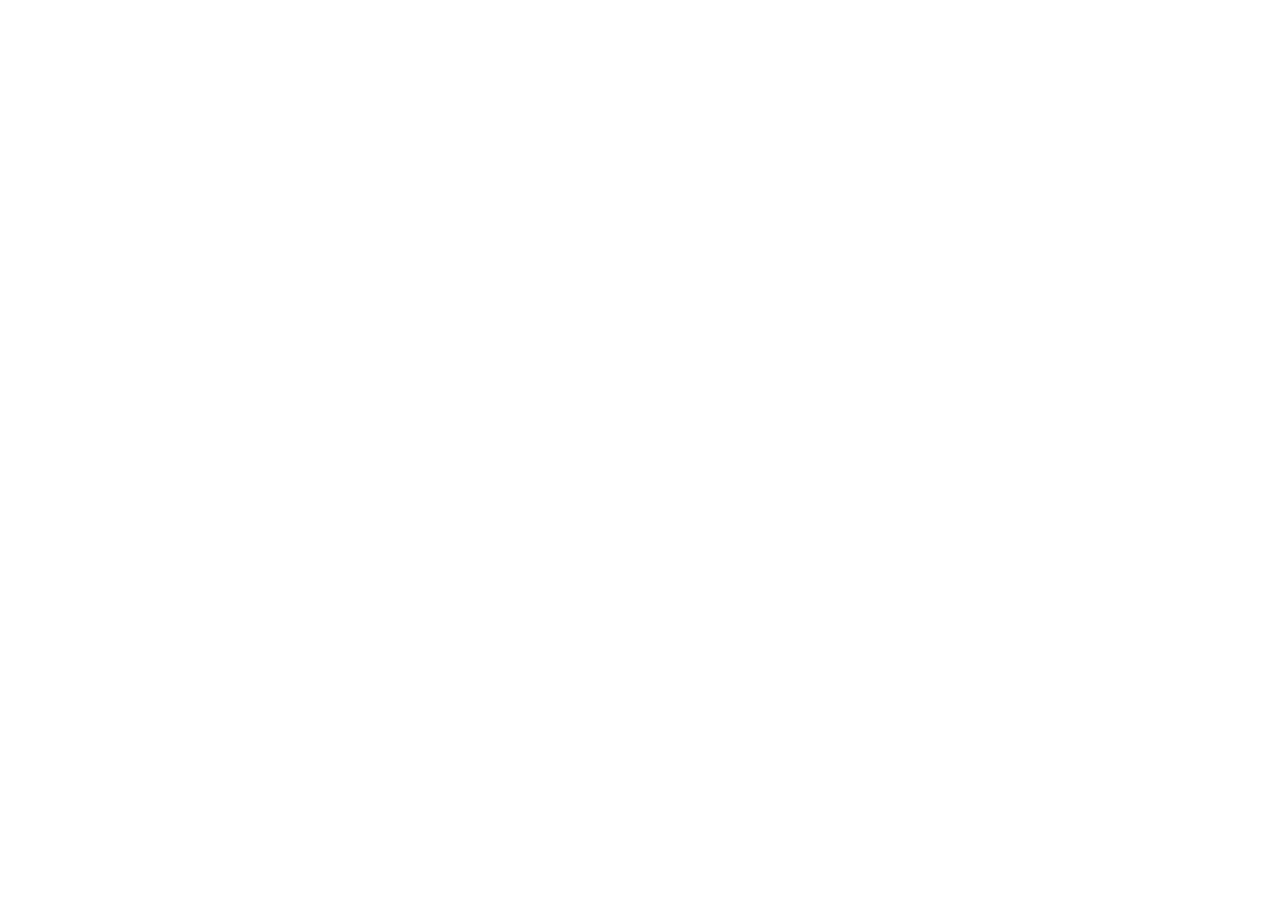
==== commit df355ca9: "Embed Maneta v01 assembly guide in GitHub Markdown" ====
--- a/docs/workshop/index.html
+++ b/docs/workshop/index.html
@@ -1,132 +1,14 @@
 <!doctype html>
 <html lang="en">
 <head>
-  <meta charset="utf-8"><meta name="viewport" content="width=device-width,initial-scale=1">
-  <title>Bluetooth Brake Workshop · MTB Indoor — Bern</title>
-  <meta name="description" content="Build two magnetic brake levers, wire AS5600 encoders through a TCA9548A to a LilyGO T-Beam Supreme, and test the readings in your browser over Bluetooth.">
-  <meta name="theme-color" content="#183c35">
-  <link rel="stylesheet" href="styles.css"><script src="guide.js" defer></script>
+  <meta charset="utf-8">
+  <meta name="viewport" content="width=device-width,initial-scale=1">
+  <meta http-equiv="refresh" content="0; url=https://github.com/mfarre/mtb-indoor-bern/blob/main/docs/bluetooth-brakes.md#maneta-v01">
+  <link rel="canonical" href="https://github.com/mfarre/mtb-indoor-bern/blob/main/docs/bluetooth-brakes.md">
+  <title>Maneta v01 · Assembly guide on GitHub</title>
 </head>
 <body>
-<a class="skip" href="#main">Skip to the workshop guide</a>
-<header class="topbar">
-  <a class="brand" href="./" aria-label="MTB Indoor Bern workshop home"><b class="brand-mark" aria-hidden="true">↯</b><span>MTB INDOOR<small>BERN / WORKSHOP</small></span></a>
-  <nav class="top-links" aria-label="Project"><a href="https://github.com/mfarre/mtb-indoor-bern">GitHub ↗</a><a class="tester-link" href="tester/">Open Bluetooth tester <span aria-hidden="true">↗</span></a></nav>
-</header>
-<main id="main">
-  <section class="hero" aria-labelledby="hero-title">
-    <div class="hero-copy">
-      <p class="eyebrow">Make the hardware. See the signal.</p>
-      <h1 id="hero-title">Build your<br>Bluetooth brakes.</h1>
-      <p class="lead">A practical workshop guide for two magnetic levers: from printed parts and four-wire sensors to live readings on your computer.</p>
-      <div class="actions"><a class="button" href="#assembly">Build the levers <span aria-hidden="true">↓</span></a><a class="button secondary" href="tester/">Open Bluetooth tester <span aria-hidden="true">↗</span></a></div>
-      <p class="small">Maneta v01 · AS5600 · TCA9548A · LilyGO T-Beam Supreme</p>
-      <div class="metrics" aria-label="System summary"><div><b>2 levers</b>Independent sensor channels</div><div><b>3.3 V</b>One shared power supply</div><div><b>20 Hz</b>Bluetooth telemetry</div></div>
-    </div>
-    <figure class="hero-visual"><span class="figure-tag">MANETA v01 / EXPLODED VIEW</span><img src="assets/lever-exploded.png" width="1400" height="1500" alt="Exploded brake lever showing the cover, stationary sensor PCB, guide, magnet, orange lever and base"><figcaption>Rendered from the v01 printed meshes. Electronics and hardware are illustrative.</figcaption></figure>
-  </section>
-  <nav class="route-strip" aria-label="Workshop stages"><a href="#assembly"><span class="num">01 / MECHANICS</span><strong>Assemble the lever</strong><span>Pivot, return and sensor</span></a><a href="#wiring"><span class="num">02 / ELECTRONICS</span><strong>Connect four wires</strong><span>Encoders → mux → controller</span></a><a href="#firmware"><span class="num">03 / FIRMWARE</span><strong>Flash the controller</strong><span>Build, upload and boot</span></a><a href="#test"><span class="num">04 / VALIDATION</span><strong>Watch the live signal</strong><span>Connect, calibrate and record</span></a></nav>
-  <div class="layout">
-    <aside class="contents"><p class="contents-title">On this page</p><nav aria-label="Guide contents"><a href="#overview">The system</a><a href="#parts">Parts &amp; tools</a><a href="#assembly">Mechanical assembly</a><a href="#sensor">Mount the sensor</a><a href="#wiring">Electrical wiring</a><a href="#firmware">Firmware &amp; startup</a><a href="#test">Bluetooth bench test</a><a href="#troubleshooting">Troubleshooting</a><a href="#references">Sources &amp; downloads</a></nav></aside>
-    <div class="content">
-      <section class="section" id="overview" aria-labelledby="overview-title"><div class="section-head"><p class="section-index">THE SYSTEM</p><h2 id="overview-title">One magnet turns.<br>One sensor stays still.</h2><p class="intro">Each AS5600 measures the angle of a magnet fixed to a lever. A TCA9548A selects the two sensors in turn, and the T-Beam Supreme streams both readings over Bluetooth LE.</p></div>
-        <div class="cards"><article class="card"><p class="label">AT THE HANDLEBAR</p><h3>Two simple sensor heads</h3><p>A printed lever, a return spring and a magnetic encoder. Four flexible wires leave each fixed housing: 3.3 V, ground, SDA and SCL.</p></article><article class="card"><p class="label">ON THE COMPUTER</p><h3>A live bench instrument</h3><p>The browser tester displays raw angle, magnetic health, calibrated travel and a history plot. It can export a local CSV for inspection.</p></article></div>
-        <div class="callout neutral"><p><strong>Scope of this build:</strong> an indoor simulator input and a standalone sensor test system. The firmware and tester described here do not control a physical brake or the KICKR. The AS5600 measures angle; the spring and rubber determine how the lever feels. Connecting this proportional signal to the riding simulator is a separate integration step.</p></div>
-        <p class="small">The electrical target in this guide is the <strong>LilyGO T-Beam Supreme V3.1</strong> with ESP32-S3. Check the board revision and schematic before wiring. Other T-Beam models can have different pin assignments.</p>
-      </section>
-
-      <section class="section" id="parts" aria-labelledby="parts-title"><p class="section-index">BEFORE YOU START</p><h2 id="parts-title">Gather the parts.</h2><p class="intro">Quantities below make a pair of v01 levers. Work on an unpowered bench and dry-fit the mechanical parts before permanent adhesive.</p>
-        <div class="table-wrap"><table><caption class="visually-hidden">Parts for two magnetic brake levers</caption><thead><tr><th scope="col">Part</th><th scope="col">Quantity</th><th scope="col">Specification / source</th></tr></thead><tbody>
-          <tr><td>PETG printed parts</td><td>12</td><td>Per hand: base, lever, guide, cover and two identical clamp halves. <a href="downloads/maneta-v01-print-files.zip" download>Download print files</a>.</td></tr>
-          <tr><td>AS5600 modules + magnets</td><td>2 sets</td><td>3.3 V modules and diametrically magnetized discs. v01 nominal magnet: Ø6 × 2.5 mm. <a href="https://www.bastelgarage.ch/arduino/as5600-magnetischer-12bit-encoder-3-3v">Module supplier</a>.</td></tr>
-          <tr><td>TCA9548A multiplexer</td><td>1</td><td>Breakout exposing upstream SDA/SCL and channel SD0/SC0, SD1/SC1. <a href="https://www.bastelgarage.ch/arduino/modul-breakout-fur-arduino/8-kanal-i2c-multiplexer-tca9548a">Module supplier</a>.</td></tr>
-          <tr><td>T-Beam Supreme</td><td>1</td><td>LilyGO ESP32-S3 board, V3.1 target. USB data cable for power, upload and console. <a href="https://wiki.lilygo.cc/products/t-beam-series/t-beam-supreme/">Board documentation</a>.</td></tr>
-          <tr><td>Smooth brass pins</td><td>4</td><td>Two Ø4 × 10 mm pivots and two Ø3 × 10 mm travel limiters.</td></tr>
-          <tr><td>Cover / guide screws</td><td>4</td><td>M3 × 20. Check thread engagement in the actual print.</td></tr>
-          <tr><td>Spring anchor hardware</td><td>4 sets</td><td>M3 × 8 screw, washer and approximately 2 mm tubular spacer per anchor.</td></tr>
-          <tr><td>Return springs + rubber stops</td><td>2 each</td><td>Extension spring starting point: 18–20 mm relaxed eye spacing, operating around 21–30 mm. Rubber starting size: 9 × 6 × 5–6 mm.</td></tr>
-          <tr><td>Handlebar clamp hardware</td><td>4 sets</td><td>v01: M4 × 40 bolts, low-profile locking nuts and thin washers. Check the 22.2 mm clamp fit and actual bolt length.</td></tr>
-          <tr><td>Wiring and mounting supplies</td><td>As needed</td><td>Flexible four-core leads, a suitable CNC1 connector lead, insulating double-sided tape, heat-shrink, strain relief and suitable epoxy.</td></tr>
-        </tbody></table></div>
-        <p><strong>Useful tools:</strong> calipers, a small file/deburring tool, hex keys, soldering iron, multimeter and a computer with USB and Bluetooth. Use a USB data cable; a charging-only cable cannot upload firmware.</p>
-        <div class="callout"><p><strong>Nominal geometry:</strong> the v01 dimensions describe the design, not a guaranteed printed fit. Measure the handlebar tube, pins, magnet and sensor board. The spring rate, rubber feel and clamp tightening torque need validation on the built assembly.</p></div>
-      </section>
-
-      <section class="section" id="assembly" aria-labelledby="assembly-title"><p class="section-index">01 / MECHANICS</p><h2 id="assembly-title">Build a freely moving lever.</h2><p class="intro">Use matching left- or right-hand parts. The trigger extends outward towards the grip and bar end; the pivot sits inboard.</p>
-        <figure class="figure-panel"><img class="faces" src="assets/lever-faces.png" width="1500" height="650" loading="lazy" alt="Two faces of the v01 lever: raised collar and magnet seat on the left, flat underside and pivot bore on the right"><figcaption><strong>Identify the faces.</strong> Raised collar: Ø6.18 × 2.5 mm magnet recess. Flat underside: Ø4.30 mm blind pivot bore. Both figures show the original v01 geometry.</figcaption></figure>
-        <ol class="steps">
-          <li><h3>Clean and dry-fit the pins</h3><p>Remove printing burrs. The Ø4 mm pivot enters the main axis of the base; the Ø3 mm limiter sits 12 mm away and enters the curved lever slot. In v01, both 10 mm pins sit flush underneath the base. Secure the pins in the base only, keeping adhesive away from moving surfaces.</p></li>
-          <li><h3>Add the lever and upper guide</h3><p>Place the lever on both pins with its raised collar facing up. Lower the guide around that collar and align its two fixing holes with the base pillars. The lever must turn freely; the guide holds it vertically without gripping it.</p></li>
-          <li><h3>Fit the return spring</h3><p>Join the fixed post to the lever’s spring anchor. Fit a short spacer, spring eye and washer under each M3 × 8 screw so the eye can pivot. Check that the spring can cover the intended travel without permanent deformation.</p></li>
-          <li><h3>Add the rubber stop</h3><p>Attach the rubber to the vertical backstop facing the lever. Its thickness sets when contact begins; its stiffness changes the finger feel. Check a gentle, medium and firm pull, then verify that the lever returns every time.</p></li>
-          <li><h3>Trial-fit the empty cover</h3><p>Pass the two M3 × 20 screws through the cover and guide into the base pillars. Check engagement and that the screws do not bottom out. Tighten gently, verify free return, then remove the cover to install the sensor.</p></li>
-        </ol>
-        <p class="small">v01 nominal travel is 22°, with a 55 mm pivot-to-finger radius. Do not use the PCB as a travel stop. Fit the handlebar clamp only after the complete bench assembly moves and returns correctly.</p>
-      </section>
-
-      <section class="section" id="sensor" aria-labelledby="sensor-title"><p class="section-index">SENSOR ALIGNMENT</p><h2 id="sensor-title">Centre the magnet.<br>Fix the board to the cover.</h2>
-        <div class="split"><figure class="figure-panel"><img src="assets/sensor-cover.png" width="1400" height="1000" loading="lazy" alt="Underside of the red cover with a white PCB and its downward-facing black sensor chip"><figcaption>Cover viewed from underneath. The chip faces away from the cover and towards the magnet.</figcaption></figure><div><h3>A fixed reference for a moving magnet</h3><p>Attach the PCB’s back to the inner cover roof with thin insulating double-sided tape. Centre the <strong>AS5600 chip</strong> on the pivot axis; the board outline is not the alignment reference.</p><p>The two cover fixing holes attach to the guide/base. The v01 cover does not provide separate screw posts for the four PCB holes.</p></div></div>
-        <figure class="figure-panel"><img class="diagram" src="assets/sensor-stack.svg" width="900" height="380" loading="lazy" alt="Cross-section showing the fixed cover and chip above the rotating lever magnet, with a 1 to 2 millimetre initial gap"><figcaption>The sensor and cover stay fixed. Only the lever and its retained magnet rotate.</figcaption></figure>
-        <ol class="steps">
-          <li><h3>Retain a centred diametric magnet</h3><p>Measure the recess and magnet. v01 expects a Ø6 × 2.5 mm disc, with its face level with the collar top. Use a measured nonmagnetic centring insert or shim if the chosen magnet needs one. Keep the separate underside pivot bore free for its pin.</p></li>
-          <li><h3>Set an initial gap</h3><p>Begin around <strong>1–2 mm from the magnet face to the facing chip-package surface</strong>. The manufacturer’s typical 0.5–3 mm range depends on the magnet. Confirm magnetic health throughout the full travel before choosing the final spacing.</p></li>
-          <li><h3>Check clearance and cable routing</h3><p>No chip, solder joint or wire may contact the moving mechanism. Equal spacers under both cover feet raise the cover; a stable insulating PCB pad can lower the board. Recheck screw engagement and parallelism. Route and strain-relieve the wires on the stationary structure.</p></li>
-          <li><h3>Test before permanent adhesive</h3><p>Temporarily retain the magnet and board without allowing them to slip. Run the electrical test below, then secure the magnet, let the adhesive cure and repeat the same checks with the cover tightened.</p></li>
-        </ol>
-      </section>
-
-      <section class="section" id="wiring" aria-labelledby="wiring-title"><p class="section-index">02 / ELECTRONICS</p><h2 id="wiring-title">Two encoders.<br>One shared I2C connection.</h2><p class="intro">Both AS5600s have address <code>0x36</code>. Put them on separate mux channels so the controller can read one at a time.</p>
-        <figure class="figure-panel"><p class="diagram-title">T-Beam Supreme V3.1 / CNC1 / 3.3 V</p><img class="diagram" src="assets/wiring.svg" width="1000" height="560" loading="lazy" alt="Wiring diagram: T-Beam Supreme CNC1 GPIO43 SDA and GPIO44 SCL to TCA9548A; channel 0 to left AS5600, channel 1 to right AS5600; common 3.3 volts and ground"><figcaption>Logical connections, not a physical connector view. Read the connector and pad labels; do not infer pin order from a cable colour or this drawing.</figcaption></figure>
-        <h3>Controller → multiplexer</h3><p>The supplied firmware uses the Supreme V3.1’s <strong>CNC1 connector</strong>. Its schematic labels the two data pins U0TXD/U0RXD; the firmware configures them as I2C instead. USB is used for the serial console.</p>
-        <div class="table-wrap"><table><caption class="visually-hidden">T-Beam Supreme CNC1 to multiplexer wiring</caption><thead><tr><th scope="col">CNC1 pin / signal</th><th scope="col">Firmware role</th><th scope="col">Connect to</th></tr></thead><tbody><tr><td>1 · GND</td><td>Ground</td><td>Mux GND and both sensor GND pads</td></tr><tr><td>2 · VDD3V3</td><td>3.3 V supply</td><td>Mux VCC and both sensor VCC pads</td></tr><tr><td>3 · U0TXD / GPIO43</td><td>SDA</td><td>Mux upstream SDA</td></tr><tr><td>4 · U0RXD / GPIO44</td><td>SCL</td><td>Mux upstream SCL</td></tr></tbody></table></div>
-        <p class="small">CNC1 uses the board’s VDD3V3 rail; this connection does not require enabling an auxiliary PMU rail. The firmware leaves the internal I2C and PMU buses alone. Do not substitute a BLDO2 power header without accounting for its power configuration.</p>
-        <h3>Multiplexer → encoders</h3>
-        <div class="table-wrap"><table><caption class="visually-hidden">Multiplexer to left and right encoder wiring</caption><thead><tr><th scope="col">AS5600 pad</th><th scope="col">Left lever</th><th scope="col">Right lever</th></tr></thead><tbody><tr><td>VCC</td><td>Shared 3.3 V</td><td>Shared 3.3 V</td></tr><tr><td>GND</td><td>Common GND</td><td>Common GND</td></tr><tr><td>SDA</td><td>Mux SD0</td><td>Mux SD1</td></tr><tr><td>SCL</td><td>Mux SC0</td><td>Mux SC1</td></tr><tr><td>DIR</td><td colspan="2">Defined logic level; connect to GND if the module does not already strap it.</td></tr><tr><td>OUT / programming pad</td><td colspan="2">Unused for this I2C test. Do not burn permanent sensor settings.</td></tr></tbody></table></div>
-        <div class="cards"><article class="card"><h3>Address and reset</h3><p>Keep mux <strong>A0, A1 and A2 low</strong> for address <code>0x70</code>. RESET must be pulled high for normal operation. Check whether the breakout already includes the needed straps and resistor.</p></article><article class="card"><h3>Pull-ups and short leads</h3><p>SDA/SCL need suitable pull-ups to 3.3 V upstream and on used branches. Inspect fitted resistors before adding more. Begin with short bench leads and the firmware’s <strong>100 kHz</strong> bus speed.</p></article></div>
-        <p>Firmware writes <code>0x01</code> to select channel 0, then <code>0x02</code> for channel 1. Each write ends with STOP before reading <code>0x36</code>. It never enables both identical-address sensor branches together.</p>
-        <div class="callout"><p><strong>Before power:</strong> check connector orientation and continuity, confirm 3.3 V rather than 5 V, and inspect for a VCC-to-GND short. Keep all grounds common. Change wiring with USB and any battery disconnected.</p></div>
-      </section>
-
-      <section class="section" id="firmware" aria-labelledby="firmware-title"><p class="section-index">03 / FIRMWARE</p><h2 id="firmware-title">Build, upload, then boot.</h2><p class="intro">The ESP32-S3 program reads both sensors and advertises as <strong>MTB Brake Bench</strong>. It sends raw angles and diagnostics every 50 ms; calibration stays in the browser tester.</p>
-        <p><a href="downloads/brake-bench-source.zip" download>Download firmware source ZIP</a> · <a href="https://github.com/mfarre/mtb-indoor-bern/tree/main/firmware/brake-bench">Full build instructions ↗</a> · <a href="https://github.com/mfarre/mtb-indoor-bern/blob/main/docs/brake-protocol.md">BLE protocol ↗</a></p>
-        <ol class="steps">
-          <li><h3>Install PlatformIO and obtain the project</h3><p>Install <a href="https://platformio.org/install/ide?install=vscode">PlatformIO IDE for Visual Studio Code</a>, or use <a href="https://docs.platformio.org/en/latest/core/installation/index.html">PlatformIO Core</a> with Python. Extract the firmware ZIP or clone the repository. Run the commands from the directory containing <code>firmware/</code>; PlatformIO installs the pinned project dependencies.</p>
-            <div class="copy-row"><span>Terminal setup and build · Python installed</span><button class="copy-button" type="button" data-copy="build-command">Copy</button></div><pre><code id="build-command">python -m pip install platformio==6.1.18
-python -m platformio run -d firmware/brake-bench -e tbeam-supreme</code></pre><p class="small">The project pins Espressif32 6.10.0 and Arduino-ESP32 2.0.17. In PlatformIO IDE, open <code>firmware/brake-bench</code> and use its Build task instead.</p></li>
-          <li><h3>Connect the T-Beam Supreme over USB</h3><p>Use a data cable and select the board’s USB serial port. This uploads a new application and replaces the firmware currently running on the board. In PlatformIO IDE, open <code>firmware/brake-bench</code> and use its project tasks; in a terminal, run Upload.</p>
-            <div class="copy-row"><span>Upload over USB</span><button class="copy-button" type="button" data-copy="upload-command">Copy</button></div><pre><code id="upload-command">python -m platformio run -d firmware/brake-bench -e tbeam-supreme -t upload</code></pre>
-            <p>If automatic upload cannot enter the bootloader, hold <strong>BOOT</strong>, press and release <strong>RST</strong>, then release BOOT. Retry on the newly enumerated port. After upload, press RST if needed to start the application.</p></li>
-          <li><h3>Watch the startup diagnostics</h3><p>Open the USB serial monitor at <strong>115200 baud</strong>. Startup identifies <code>MTB Brake Bench v1</code> and the selected pins. Once per second, the console reports the mux, channel readings and BLE state. A missing sensor is reported as a fault rather than a valid angle.</p>
-            <div class="copy-row"><span>Serial monitor</span><button class="copy-button" type="button" data-copy="monitor-command">Copy</button></div><pre><code id="monitor-command">python -m platformio device monitor --baud 115200</code></pre>
-            <p class="small">If more than one serial device is connected, add <code>--upload-port COM7</code> to Upload or <code>--port COM7</code> to Monitor, replacing COM7 with the actual port. Use the Supreme board’s USB-C data connector. Close another terminal using that port before uploading. The firmware also runs without a serial monitor open.</p></li>
-          <li><h3>Leave it powered and connect the tester</h3><p>After flashing, the application starts when the board boots. A computer can supply USB power during the bench test. The board advertises over BLE and resumes advertising after disconnection; no Wi-Fi credentials or cloud account are needed.</p></li>
-        </ol>
-        <div class="callout neutral"><p><strong>What runs on the board:</strong> channel selection, bounded I2C reads, magnetic diagnostics, periodic BLE telemetry and serial status. It does not permanently program the AS5600, send brake commands to the simulator or measure finger force. A successful software build is not a substitute for checking the assembled hardware.</p></div>
-      </section>
-
-      <section class="section" id="test" aria-labelledby="test-title"><p class="section-index">04 / VALIDATION</p><h2 id="test-title">See both levers respond.</h2><p class="intro">Use Chrome or Edge on a computer with Bluetooth, over this HTTPS site or a localhost server. Open the page directly in the browser, rather than inside an embedded preview.</p>
-        <div class="actions"><a class="button" href="tester/">Open Bluetooth tester <span aria-hidden="true">↗</span></a><a class="button secondary" href="tester/?demo=1">Try the interface in demo</a></div>
-        <ol class="steps"><li><h3>Connect inside the miniapp</h3><p>Turn on Bluetooth, power the controller and press <strong>Connect Bluetooth</strong> in the tester. Select <strong>MTB Brake Bench</strong> in the browser chooser. Allow the requested Bluetooth access. Connect from this page; operating-system Bluetooth pairing is not the connection workflow.</p></li><li><h3>Verify sensor health before calibration</h3><p>Both channels should show fresh readings and a healthy magnetic field. AS5600 status must remain <strong>MD = 1, ML = 0, MH = 0</strong> throughout travel. Fix weak/strong field, missing sensor or stale readings before capturing endpoints.</p></li><li><h3>Capture release and full pull</h3><p>Release a lever, hold it still for at least half a second and press <strong>Set released</strong>. Hold a comfortable full pull steadily, then press <strong>Set full pull</strong>. Repeat for the second lever. The percentage is calibrated lever travel, not pressure; the tester handles direction and wrapping between 4095 and 0. Choose <strong>Remember calibration</strong> to save endpoints for this device in this browser.</p></li><li><h3>Repeat, inspect and export</h3><p>Pull and release each lever ten times. Check smooth motion, a stable return point and independent channels. Inspect the graph and choose <strong>Export CSV</strong> if needed. The file labels Bluetooth and demo data explicitly. Repeat after securing the PCB, curing the magnet adhesive and tightening the cover.</p></li></ol>
-        <div class="checklist"><div class="checklist-head"><div><h3>Bench acceptance</h3><span class="small" id="check-count" aria-live="polite">0 of 6 complete</span></div><button class="copy-button" id="reset-checklist" type="button">Reset</button></div><progress id="check-progress" value="0" max="6" aria-label="Completed bench checks"></progress><label><input type="checkbox" data-check="free-return"><span>Both levers move freely and return without rubbing or catching wires.</span></label><label><input type="checkbox" data-check="supply"><span>3.3 V, common ground, connector orientation and bus wiring checked.</span></label><label><input type="checkbox" data-check="health"><span>Both sensors remain magnetically healthy through the full stroke.</span></label><label><input type="checkbox" data-check="endpoints"><span>Release and comfortable full-pull endpoints captured for both channels.</span></label><label><input type="checkbox" data-check="repeat"><span>Ten pulls and releases completed; each channel responds independently.</span></label><label><input type="checkbox" data-check="final"><span>Final mechanical assembly and reconnect tested; CSV recorded if useful.</span></label><p class="small">This checklist is saved only in this browser. Checking a box records your own verification; it does not run a hardware test.</p></div>
-        <p class="small">Demo mode generates sample signals for exploring the interface. It does not connect to or validate hardware. The tester keeps data in the browser and exports files locally.</p>
-      </section>
-
-      <section class="section" id="troubleshooting" aria-labelledby="trouble-title"><p class="section-index">WORKSHOP NOTES</p><h2 id="trouble-title">Find the cause, step by step.</h2>
-        <details><summary>The board is absent from the Bluetooth chooser</summary><p>Check power and serial startup first. Use a supported browser with Bluetooth permission, and close another tab or application already connected to the board. Confirm the device is running the brake-bench firmware and advertising as MTB Brake Bench. Reboot and retry. A browser chooser cancellation is not a sensor fault.</p></details>
-        <details><summary>The mux or one encoder is missing</summary><p>Disconnect power and check VCC, GND, SDA and SCL against the tables. Check the mux address straps and RESET pull-up. Confirm each sensor is on its own branch and that SC/SCL has not been swapped with SD/SDA. Check solder joints and bus pull-ups. The firmware’s serial diagnostics identify the channel.</p></details>
-        <details><summary>Weak, strong or missing magnetic field</summary><p>Confirm a diametrically magnetized disc centred on the chip axis. Check the air gap and any tilt. Move the magnet closer for a weak field or farther away for an excessive field, then test the entire stroke. Software calibration cannot repair poor magnetic alignment.</p></details>
-        <details><summary>Angle jumps, stays fixed or changes when the cover is pressed</summary><p>Check that the magnet rotates with the lever while the PCB remains fixed. Look for a loose board, sliding magnet, cable movement or contact with the chip. An isolated wrap between 4095 and 0 is normal for the raw angle; the tester handles it when calibrating travel.</p></details>
-        <details><summary>The lever does not return consistently</summary><p>Inspect the pivot and guide for binding, spring eyes trapped under washers, an overly stiff rubber stop or a wire in the moving mechanism. Test mechanics before adding the electronics. Do not tighten the cover to force a misaligned assembly together.</p></details>
-        <details><summary>The tester says stale or disconnected</summary><p>The readings are no longer fresh enough to represent lever position. Reconnect the controller and confirm both sensors are healthy. The tester marks stale or invalid values instead of treating the last received position as a live reading.</p></details>
-        <details><summary>Can this already brake in the riding simulator?</summary><p>The bench firmware and miniapp validate the custom lever’s sensor path. They do not yet connect the proportional BLE signal to the riding simulator. The simulator’s existing right Zwift Click A-button braking remains a separate input.</p></details>
-      </section>
-
-      <section class="section" id="references" aria-labelledby="references-title"><p class="section-index">OPEN WORKSHOP</p><h2 id="references-title">Files, sources &amp; next steps.</h2><p class="intro">The guide’s dimensions come from Maneta v01. Electrical connections are tied to the named board revision and manufacturer references.</p>
-        <ul class="source-list"><li><a href="downloads/maneta-v01-print-files.zip" download>Maneta v01 printable files · ZIP</a><small>OpenSCAD source and right/left STL files. Inspect actual fit before assembly.</small></li><li><a href="https://github.com/mfarre/mtb-indoor-bern/tree/main/hardware/maneta-v01">Mechanical source and notes</a><small>The original printed meshes used for this guide’s native CAD illustrations.</small></li><li><a href="https://github.com/mfarre/mtb-indoor-bern/tree/main/firmware/brake-bench">Brake-bench firmware</a> · <a href="https://github.com/mfarre/mtb-indoor-bern/blob/main/docs/brake-protocol.md">BLE packet specification</a><small>Pinned build configuration and implementation for the ESP32-S3.</small></li><li><a href="https://github.com/Xinyuan-LilyGO/LilyGo-LoRa-Series/blob/master/schematic/T-Beam-S3-Supreme/T-Beam-S3-Supreme-V3.1.pdf">LilyGO T-Beam Supreme V3.1 schematic</a> · <a href="https://wiki.lilygo.cc/products/t-beam-series/t-beam-supreme/">Official board guide</a><small>CNC1 pin order, GPIO43/44 and VDD3V3 supply. Follow the revision that matches the board.</small></li><li><a href="https://cdn-learn.adafruit.com/assets/assets/000/138/130/original/Magnetic_Rotary_Position_Sensor_AS5600_Datasheet.pdf">ams AS5600 datasheet</a><small>Magnet alignment and gap, pin roles, raw angle and magnetic-status registers. Manufacturer document hosted by Adafruit.</small></li><li><a href="https://www.ti.com/lit/ds/symlink/tca9548a.pdf">Texas Instruments TCA9548A datasheet</a><small>Address selection, reset, pull-ups and channel switching.</small></li><li><a href="https://developer.chrome.com/docs/capabilities/bluetooth">Chrome Web Bluetooth documentation</a><small>Browser chooser, Bluetooth permission and secure-context requirements.</small></li></ul>
-        <div class="callout neutral"><p><strong>Validation status:</strong> this guide describes the design and supplied software. Physical assembly, sensor readings, radio connection and return feel need a bench test on the completed device. CAD views show original printed geometry; electronic component details, spring and hardware rendering are illustrative.</p></div>
-      </section>
-    </div>
-  </div>
-</main>
-<footer class="footer"><p><strong>MTB Indoor — Bern</strong><br>Open workshop for indoor riding.</p><p><a href="https://github.com/mfarre/mtb-indoor-bern">Project on GitHub ↗</a> · <a href="https://github.com/mfarre/mtb-indoor-bern/blob/main/DEVELOPMENT_LOG.md">Development log</a></p></footer>
-</body></html>
+  <p>The assembly guide is part of the <a href="https://github.com/mfarre/mtb-indoor-bern/blob/main/docs/bluetooth-brakes.md#maneta-v01">Bluetooth brakes document on GitHub</a>.</p>
+  <p><a href="https://mfarre.github.io/mtb-indoor-bern/workshop/tester/">Open the Bluetooth bench tester</a>.</p>
+</body>
+</html>
